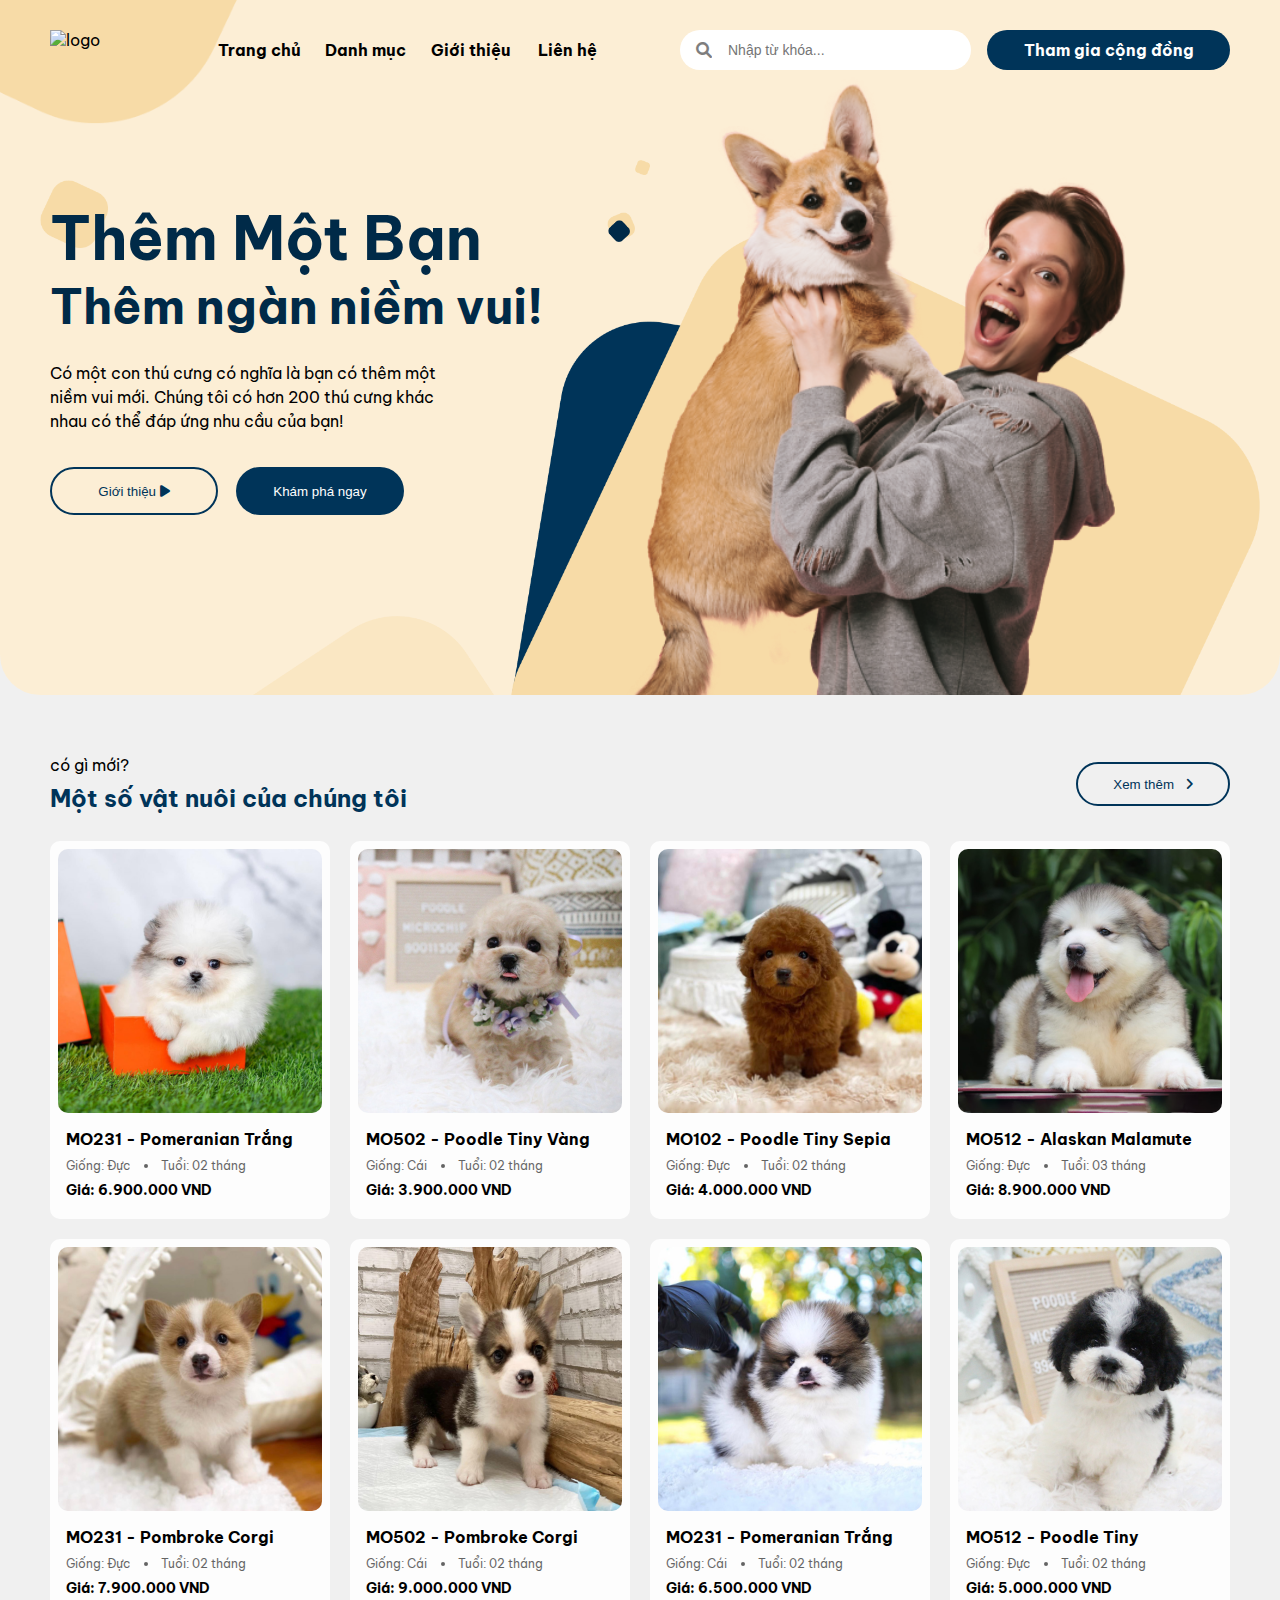
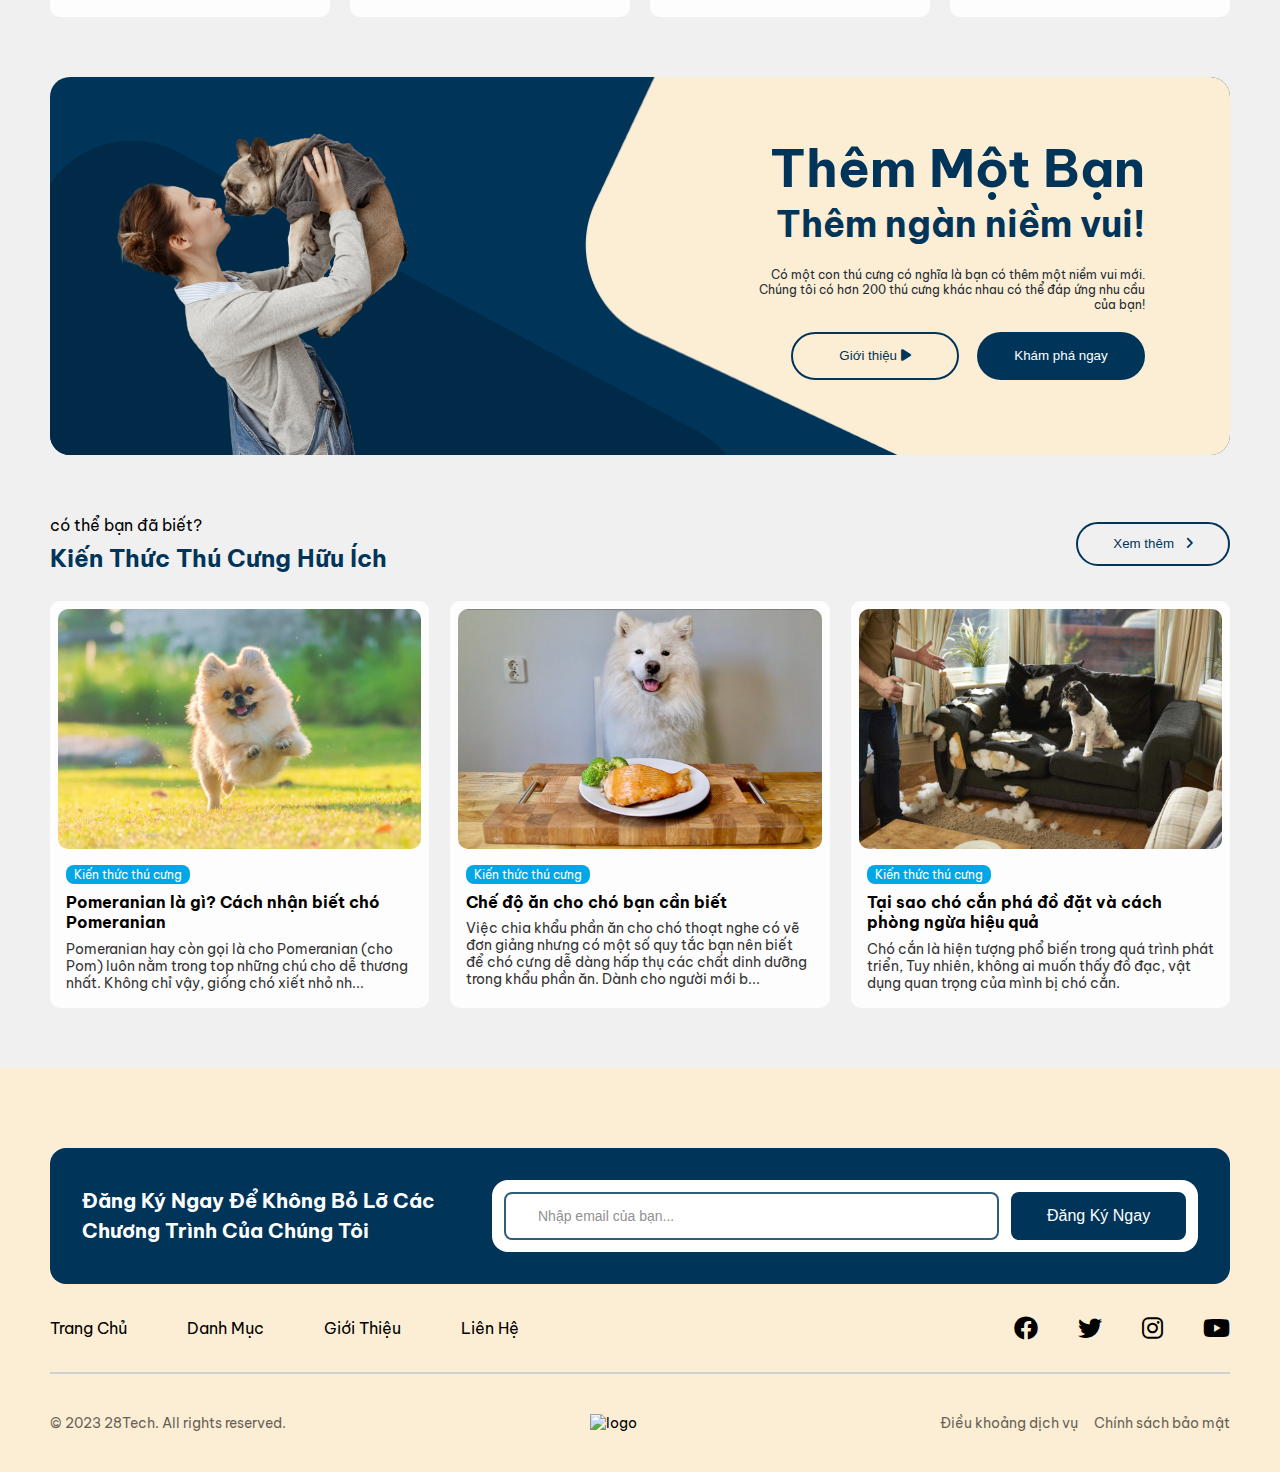
==== index.html @ c14ed45b "Initial commit" ====
<!DOCTYPE html>
<html lang="en">
<head>
    <meta charset="UTF-8">
    <meta name="viewport" content="width=device-width, initial-scale=1.0">
    <title>Document</title>
    <link rel="stylesheet" href="./assets/css/style.css">
    <link rel="stylesheet" href="./assets/css/reponsive.css">
    <link rel="stylesheet" href="https://cdnjs.cloudflare.com/ajax/libs/font-awesome/6.0.0-beta3/css/all.min.css">
    <link href="https://fonts.googleapis.com/css2?family=Be+Vietnam+Pro:wght@400;500;700&display=swap" rel="stylesheet">
</head>
<body>
    <div class="app">
        <!-- Phần Header -->
         <header class="header">
            <div class="container">
                <img src="./assets/img/image1.png" alt="ảnh đại diện" class="sub__img1">
                <img src="./assets/img/vector1.png" alt="box1" class="sub__img2">
                <img src="./assets/img/vector2.png" alt="box2" class="sub__img3">
                <img src="./assets/img/vector3.png" alt="box3" class="sub__img4">
                <img src="./assets/img/vector4.png" alt="box4" class="sub__img5">
                <img src="./assets/img/vector5.png" alt="box5" class="sub__img6">
                <img src="./assets/img/vector6.png" alt="box6" class="sub__img7">
                <img src="./assets/img/vector8.png" alt="box7" class="sub__img8">
                <img src="./assets/img/vector7.png" alt="box8" class="sub__img9">
                <div class="sub">
                    <div class="sub__menu">
                        <div class="sub__menu-logo">
                            <i class="menu-icon fa-solid fa-bars"></i>
                            <div class="sub__menu-logo-i">
                                <img class="sub__menu-logo-img" src="./assets/img/Frame.svg" alt="logo">
                            </div>
                            <i class="fa-solid fa-magnifying-glass"></i>
                        </div>
                        <div class="sub__menu-list">
                            <div class="sub__menu-home shared"><b>Trang chủ</b></div>
                            <div class="sub__menu-category shared"><b>Danh mục</b></div>
                            <div class="sub__menu-about shared"><b>Giới thiệu</b></div>
                            <div class="sub__menu-contact shared"><b>Liên hệ</b></div>
                        </div>
                    </div>
                    <div class="sub__search shared">
                        <div class="sub__search-input">
                            <i class="fa-solid fa-magnifying-glass sub__search-icon"></i>
                            <input class="sub__search-container" type="text" placeholder="Nhập từ khóa...">
                        </div>
                        <div class="sub__search-link shared"><b>Tham gia cộng đồng</b></div>
                    </div>
                </div>
                <div class="header__content">
                    <div class="content-text">
                        <b>Thêm Một Bạn</b>
                        <h2 class="content-texttow">Thêm ngàn niềm vui!</h2>
                    </div>
                    <p class="content-node">Có một con thú cưng có nghĩa là bạn có thêm một niềm vui mới. Chúng tôi có hơn 200 thú cưng khác nhau có thể đáp ứng nhu cầu của bạn!</p>
                    <div class="header__content-button">
                        <button class="button1">Giới thiệu  <i class="fa-solid fa-play"></i></button>
                        <button class="button2">Khám phá ngay</button>
                    </div>
                </div>
            </div>
         </header>
         <!-- Kết thúc header -->

         <!-- Phần section1 -->
         <section class="section1">
            <div class="container">
                <div class="section1__content">
                    <div class="content__title">
                        <div class="content__text">
                            <p class="content__text-node">có gì mới?</p>
                            <h1 class="content__text-heading">Một số vật nuôi của chúng tôi</h1>
                        </div>
                        <div class="content__button">
                            <button class="content__button1">Xem thêm <i class="fas fa-angle-right content__button1-icon"></i></button>
                        </div>
                    </div>
                    <div class="content__body">
                        <div class="body__items">
                            <div class="items__item">
                                <img src="./assets/img/dog1.png" alt="anh 1" class="body_items-item-img">
                                <div class="items__body">
                                    <h4 class="items__body-heading">MO231 - Pomeranian Trắng</h4>
                                    <ul class="items__body-lists">
                                        <li class="items__body-list">Giống: Đực</li>
                                        <li class="items__body-list">Tuổi: 02 tháng</li>
                                    </ul>
                                    <h4 class="items__body-price">Giá: 6.900.000 VND</h4>
                                </div>
                            </div>
                        </div>
                        <div class="body__items">
                            <div class="items__item">
                                <img src="./assets/img/dog2.png" alt="anh 2" class="body_items-item-img">
                                <div class="items__body">
                                    <h4 class="items__body-heading">MO502 - Poodle Tiny Vàng</h4>
                                    <ul class="items__body-lists">
                                        <li class="items__body-list">Giống: Cái</li>
                                        <li class="items__body-list">Tuổi: 02 tháng</li>
                                    </ul>
                                    <h4 class="items__body-price">Giá: 3.900.000 VND</h4>
                                </div>
                            </div>
                        </div>
                        <div class="body__items">
                            <div class="items__item">
                                <img src="./assets/img/dog3.png" alt="anh 3" class="body_items-item-img">
                                <div class="items__body">
                                    <h4 class="items__body-heading">MO102 - Poodle Tiny Sepia</h4>
                                    <ul class="items__body-lists">
                                        <li class="items__body-list">Giống: Đực</li>
                                        <li class="items__body-list">Tuổi: 02 tháng</li>
                                    </ul>
                                    <h4 class="items__body-price">Giá: 4.000.000 VND</h4>
                                </div>
                            </div>
                        </div>
                        <div class="body__items">
                            <div class="items__item">
                                <img src="./assets/img/dog4.png" alt="anh 4" class="body_items-item-img">
                                <div class="items__body">
                                    <h4 class="items__body-heading">MO512 - Alaskan Malamute</h4>
                                    <ul class="items__body-lists">
                                        <li class="items__body-list">Giống: Đực</li>
                                        <li class="items__body-list">Tuổi: 03 tháng</li>
                                    </ul>
                                    <h4 class="items__body-price">Giá: 8.900.000 VND</h4>
                                </div>
                            </div>
                        </div>
                        <div class="body__items">
                            <div class="items__item">
                                <img src="./assets/img/dog5.png" alt="anh 5" class="body_items-item-img">
                                <div class="items__body">
                                    <h4 class="items__body-heading">MO231 - Pombroke Corgi</h4>
                                    <ul class="items__body-lists">
                                        <li class="items__body-list">Giống: Đực</li>
                                        <li class="items__body-list">Tuổi: 02 tháng</li>
                                    </ul>
                                    <h4 class="items__body-price">Giá: 7.900.000 VND</h4>
                                </div>
                            </div>
                        </div>
                        <div class="body__items">
                            <div class="items__item">
                                <img src="./assets/img/dog6.png" alt="anh 6" class="body_items-item-img">
                                <div class="items__body">
                                    <h4 class="items__body-heading">MO502 - Pombroke Corgi</h4>
                                    <ul class="items__body-lists">
                                        <li class="items__body-list">Giống: Cái</li>
                                        <li class="items__body-list">Tuổi: 02 tháng</li>
                                    </ul>
                                    <h4 class="items__body-price">Giá: 9.000.000 VND</h4>
                                </div>
                            </div>
                        </div>
                        <div class="body__items">
                            <div class="items__item">
                                <img src="./assets/img/dog7.png" alt="anh 7" class="body_items-item-img">
                                <div class="items__body">
                                    <h4 class="items__body-heading">MO231 - Pomeranian Trắng</h4>
                                    <ul class="items__body-lists">
                                        <li class="items__body-list">Giống: Cái</li>
                                        <li class="items__body-list">Tuổi: 02 tháng</li>
                                    </ul>
                                    <h4 class="items__body-price">Giá: 6.500.000 VND</h4>
                                </div>
                            </div>
                        </div>
                        <div class="body__items">
                            <div class="items__item">
                                <img src="./assets/img/dog8.png" alt="anh 1" class="body_items-item-img">
                                <div class="items__body">
                                    <h4 class="items__body-heading">MO512 - Poodle Tiny</h4>
                                    <ul class="items__body-lists">
                                        <li class="items__body-list">Giống: Đực</li>
                                        <li class="items__body-list">Tuổi: 02 tháng</li>
                                    </ul>
                                    <h4 class="items__body-price">Giá: 5.000.000 VND</h4>
                                </div>
                            </div>
                        </div>
                    </div>
                </div>
            </div>
         </section>
         <!-- Kết thúc section1 -->

         <!-- Phần section2 -->
        <section class="section2">
            <div class="container">
                <img src="./assets/img/box10.png" alt="box10" class="section2__img4">
                <img src="./assets/img/box9.png" alt="box9" class="section2__img1">
                <img src="./assets/img/box11.png" alt="box11" class="section2__img2">
                <img src="./assets/img/peopleanddog.png" alt="người và thú cưng" class="section2__img3">
                <div class="section2__content">
                    <div class="section2__text">
                        <b>Thêm Một Bạn</b>
                        <h2 class="section2__text-tow">Thêm ngàn niềm vui!</h2>
                    </div>
                    <p class="section2__node">Có một con thú cưng có nghĩa là bạn có thêm một niềm vui mới. Chúng tôi có hơn 200 thú cưng khác nhau có thể đáp ứng nhu cầu của bạn!</p>
                    <div class="content__about-button section2__button">
                        <button class="button1">Giới thiệu  <i class="fa-solid fa-play"></i></button>
                        <button class="button2">Khám phá ngay</button>
                    </div>
                </div>
            </div>
        </section>
          <!-- Kết thúc section2 -->

          <!-- Phần section3 -->
        <section class="section3">
            <div class="container">
                <div class="section3__content">
                    <div class="content__title">
                        <div class="content__text">
                            <p class="content__text-node">có thể bạn đã biết?</p>
                            <h1 class="content__text-heading">Kiến Thức Thú Cưng Hữu Ích</h1>
                        </div>
                        <div class="content__button">
                            <button class="content__button1">Xem thêm <i class="fas fa-angle-right content__button1-icon"></i></button>
                        </div>
                    </div>
                    <div class="content__notification-body">
                        <div class="notification__items">
                            <div class="notification__item">
                                <img src="./assets/img/dog9.png" alt="anh 9" class="body_items-item-img">
                                <div class="items__body">
                                    <div class="items__body-title">Kiến thức thú cưng</div>
                                    <h4 class="items__body-heading">Pomeranian là gì? Cách nhận biết chó Pomeranian</h4>
                                    <p class="items__body-node">Pomeranian hay còn gọi là cho Pomeranian (cho Pom) luôn nằm trong top những chú cho dễ thương nhất. Không chỉ vậy, giống chó xiết nhỏ nh...</p>
                                </div>
                            </div>
                        </div>
                        <div class="notification__items">
                            <div class="notification__item">
                                <img src="./assets/img/dog10.png" alt="anh 10" class="body_items-item-img">
                                <div class="items__body">
                                    <div class="items__body-title">Kiến thức thú cưng</div>
                                    <h4 class="items__body-heading">Chế độ ăn cho chó bạn cần biết</h4>
                                    <p class="items__body-node">Việc chia khẩu phần ăn cho chó thoạt nghe có vẽ đơn giảng nhưng có một số quy tắc bạn nên biết để chó cưng dễ dàng hấp thụ các chất dinh dưỡng trong khẩu phần ăn. Dành cho người mới b...</p>
                                </div>
                            </div>
                        </div>
                        <div class="notification__items">
                            <div class="notification__item">
                                <img src="./assets/img/dog11.png" alt="anh 9" class="body_items-item-img">
                                <div class="items__body">
                                    <div class="items__body-title">Kiến thức thú cưng</div>
                                    <h4 class="items__body-heading">Tại sao chó cắn phá đồ đặt và cách phòng ngừa hiệu quả</h4>
                                    <p class="items__body-node">Chó cắn là hiện tượng phổ biến trong quá trình phát triển, Tuy nhiên, không ai muốn thấy đồ đạc, vật dụng quan trọng của mình bị chó cắn.</p>
                                </div>
                            </div>
                        </div>
                    </div>
                    <div class="section3__button">
                        <button class="button1 section3__button-btn">Xem thêm <i class="fas fa-angle-right content__button1-icon"></i></button>
                    </div>
                </div>
            </div>
        </section>
        <!-- Kết thúc section3 -->

        <!-- Phần section4 -->
         <section class="section4">
            <div class="container">
                <div class="section4__box">
                    <div class="section4__enter">
                        <div class="section4__enter-text">Đăng Ký Ngay Để Không Bỏ Lỡ Các Chương Trình Của Chúng Tôi</div>
                        <div class="section4__enter-box">
                            <input type="text" name="email" class="section4__enter-input" placeholder="Nhập email của bạn...">
                            <button class="section4__enter-button">Đăng Ký Ngay</button>
                        </div>
                    </div>
                    <div class="section4__contact">
                        <div class="section4__menu">
                            <div class="section4__contact-home">Trang Chủ</div>
                            <div class="section4__contact-category">Danh Mục</div>
                            <div class="section4__contact-about">Giới Thiệu</div>
                            <div class="section4__contact-contact">Liên Hệ</div>
                        </div>
                        <div class="section4__contact-info">
                            <i class="fa-brands fa-facebook"></i>
                            <i class="fa-brands fa-twitter"></i>
                            <i class="fa-brands fa-instagram"></i>
                            <i class="fa-brands fa-youtube"></i>
                        </div>
                    </div>
                </div>
                <div class="section4__end">
                    <div class="section4__end-text">© 2023 28Tech. All rights reserved.</div>
                    <img src="./assets/img/Frame.svg" alt="logo" class="section4__end-logo">
                    <div class="section4__end-list">
                        <div class="list__service">Điều khoảng dịch vụ</div>
                        <div class="list__security">Chính sách bảo mật</div>
                    </div>
                </div>
            </div>
         </section>
            <!-- Kết thúc section4 -->
    </div>
</body>
</html>
---- assets/css/style.css ----
/* Phần chung */
*{
    margin: 0;
    padding: 0;
    box-sizing: border-box;
}
html{
    font-family: "Be Vietnam Pro", sans-serif;
    font-size: 16px;
    background-color: #F0F0F0;
}


:root{
    --primary-color: #003459;
    --secondary-color: #002A48;
    --tertiary-color: #00A7E7;
    --quaternary-color: #FCEED5;
    --quinary-color: #FDFDFD;
    --senary-color: #CCD1D2;
    --backgroup-header: #FCEED5;
}
.container{
    width: 1180px;
    margin: 0 auto;
}
/* Phần Header */
.header{
    background-color: var(--backgroup-header);
    height: 695px;
    min-width: 1180px;
    overflow: hidden;
    border-radius: 0 0 40px 40px;
}
.header .container{
    height: 100%;
    position: relative;
}
.header .container img{
    position: absolute;
}
.sub__img1{
    height: 693px;
    bottom: -70px;
    right: -50px;
    z-index: 1;
}
.sub__img2{
    width: 635px;
    bottom: 0;
    right: 100px;
}
.sub__img3{
    width: 750px;
    bottom: 0;
    right: -30px;
}
.sub__img4{
    width: 15px;
    top: 160px;
    right: 580px;
}
.sub__img5{
    width: 28px;
    top : 212px;
    right: 595px;
}
.sub__img6{
    width: 22px;
    top : 220px;
    right: 600px;
}
.sub__img7{
   width: 635px;
   bottom: 0;
   z-index: 0;
}
.sub__img8{
    width: 68px;
    top: 180px;
    left: -10px;
    z-index: 0;
}
.sub__img9{
    width: 635px;
    top: -30px;
    left: -210px;
    z-index: 0;
}
.header .sub{
    display: flex;
    justify-content: space-between;
    padding: 30px 0;
    gap: 36px;
}

.sub__menu{
    width: 594px;
    display: flex;
    gap: 48px;
}
.sub__menu-logo{
    height: 40px;
    width: 120px;
}
.sub__menu-list{
    z-index: 1;
    display: flex;
    justify-content: space-between;
    align-items: center;
    flex: 1;
    font-size: 16px;
    
}
.shared{
    flex: 1;
}
.sub__search{
    display: flex;
    align-items: center;
    gap: 16px;
}
.sub__search-container{
    width: 100%;
    height: 40px;
    border-radius: 20px;
    padding: 0 48px;
    border: none;
    font-size: 14px;
}
.sub__search-input{
    flex: 1.2;
    position: relative;
}
.sub__search-icon{
    position: absolute;
    z-index: 1;
    top: 12px;
    left: 16px;
    opacity: 0.5;
}
.sub__menu-logo i{
    z-index: 1;
    font-size: 20px;
    display: none;
}
.sub__search-link {
    height: 40px;
    width: 100%;
    background-color: var(--primary-color);
    display: flex;
    justify-content: center;
    align-items: center;
    border-radius: 20px;
    color: white;
}
.header__content{
    position: absolute;
    top: 120px;
    padding: 80px 0;
    display: flex;
    flex-direction: column;
    gap: 24px;
}
.content-text{
    font-size: 60px;
    color: var(--secondary-color);
}
.content-texttow{
    font-size: 48px;
}
.content-node{
    width: 38%;
    line-height: 1.5;
    font-size: 16px;
    display: block;
}
.content__about-button,
.header__content-button{
    display: flex;
    gap: 18px;
    font-size: 24px;
    height: 48px;
    margin-top: 10px;
}
.button1{
    width: 168px;
    border-radius: 24px;
    background-color: transparent;
    border: 2px solid var(--primary-color);
    color: var(--primary-color);
}
.button2{
    width: 168px;
    border-radius: 24px;
    background-color: var(--primary-color);
    color: white;
    border: none;
}
/* Phần section1 */
.section1__content{
    padding: 60px 0;
}
.content__title{
    display: flex;
    justify-content: space-between;
    align-items: center;
}
.content__text-node{
    font-size: 16px;
}
.content__text-heading{
    font-size: 24px;
    margin-top: 8px;
    color: var(--primary-color);
}
.content__button1{
    width: 154px;
    height: 44px;
    background-color: transparent;
    color: var(--primary-color);
    border: 2px solid var(--primary-color);
    border-radius: 22px;
}
.content__button1-icon{
    margin-left: 8px;
}
.content__body{
    display: flex;
    flex-wrap: wrap;
    justify-content: space-between;
    gap: 20px;
    margin-top: 28px;
}
.body__items{
    background-color: #fdfdfd;
    width: calc(25% - 15px);
    border-radius: 10px;
}
.items__item{
    padding: 8px;
}
.body_items-item-img{
    width: 100%;
    border-radius: 10px;
}
.items__body{
    padding: 8px 8px;
}
.items__body-heading{
    padding: 4px 0;
    line-height: 1.3;
    font-size: 16px;
}
.items__body-price{
    padding: 4px 0;
    line-height: 1.3;
    font-size: 14px;
}
.items__body-lists {
    list-style-type: disc; 
    padding: 4px 0;          
    margin: 0px;            
    display: flex;       
    gap: 10px;            
}

.items__body-lists li {
    list-style-position: inside;
    padding: 0;
    margin-right: 4px;
    font-size: 12px;
    opacity: 0.6;
}

.items__body-lists li:first-child {
    list-style-type: none;
}
.content__about{
    margin: 64px 0;
    background: url(../img/Banner1.jpg) no-repeat center / cover;
    width: 100%;
    aspect-ratio: 1180 / 378;
    display: flex;
    justify-content: end;
    mix-blend-mode: multiply;
    position: relative;
    z-index: 0;
    
}
.content__about-img{
    position: absolute;
    height: 100%;
    width: auto;
    left: 0;
    z-index: 1;
}
.content__about-text{
    text-align: right;
    display: flex;
    flex-direction: column;
    align-items: flex-end;
    padding: 64px;
    width: 500px;
}
/* Phần section2 */

.section2 .container{
    height: 378px;
    background-color: var(--primary-color);
    position: relative;
    border-radius: 20px;
    overflow: hidden;
}
.section2__img1{
    position: absolute;
    width: 700px;
    left: 0;
    bottom: 0;
    z-index: 0;
}
.section2__img2 {
    position: absolute;
    width: 645px;
    right: 0;
    top: 0;
    z-index: 0;
}

.section2__img3 {
    position: absolute;
    width: 466px;
    bottom: 0;
}
.section2__img4{
    display: none;
}
.section2__content{
    position: absolute;
    text-align: right;
    width: 400px;
    right: 85px;
    top: 58px;
}
.section2__button{
    justify-content: end;
}
.section2__text{
    font-size: 52px;
    color: var(--primary-color);
}
.section2__text-tow{
    font-size: 36px;
}
.section2__node{
    font-size: 12px;
    color: #242B33;
    margin: 20px 0;
}
/* Phần section3 */
.section3 .container{
    padding: 60px 0;
}
.content__notification-body{
    padding-top: 28px;
    display: flex;
    justify-content: space-between;
}
.notification__items{
    width: calc(33.3333% - 14px);
    padding: 8px;
    background-color: #fdfdfd;
    border-radius: 10px;
}
.items__body-title{
    display: inline-block;
    font-size: 12px;
    background-color: #00a7e7;
    padding: 2px 8px;
    margin: 4px 0;
    border-radius: 8px;
    color: white;
}
.items__body-node{
    font-size: 14px;
    margin-top: 4px;
    line-height: 1.2;
    opacity: 0.8;
}
.section3__button-btn{
    display: none;
    width: 100%;
    height: 48px;
}
/* Phần section4 */
.section4{
    min-width: 1180px;
    background-color: var(--backgroup-header);
}
.section4 .container{
    padding: 80px 0 40px 0;
}
.section4__enter{
    display: flex;
    justify-content: space-between;
    align-items: center;
    width: 100%;
    aspect-ratio: 1180 / 136;
    background-color: #003459;
    border-radius: 16px;
    padding: 32px;
    gap: 20px;
}
.section4__enter-text{
    width: 390px;
    font-size: 20px;
    font-weight: 700;
    color: white;
    line-height: 1.5;
}
.section4__enter-box{
    flex: 1;
    display: flex;
    justify-content: space-evenly;
    height: 100%;
    gap: 12px;
    padding: 12px;
    border-radius: 16px;
    background-color: white;
}
.section4__enter-input{
    flex: 2.5;
    border-radius: 8px;
    padding: 8px 32px;
    border: 2px solid #003459;
    font-size: 14px;
    opacity: 0.8;
}
.section4__enter-button{
    flex: 1;
    border-radius: 8px;
    font-size: 16px;
    font-weight: 500;
    background-color: #003459;
    border: 2px solid #003459;
    color: white;
}
.section4__contact{
    display: flex;
    justify-content: space-between;
    align-items: center;
    margin: 32px 0;
}
.section4__menu{
    display: flex;
    gap: 60px;
    font-size: 16px;
}
.section4__contact-info{
    display: flex;
    gap: 40px;
    font-size: 24px;
}
.section4__box{
    border-bottom: 2px solid #CCD1D2;
}
.section4__end{
    display: flex;
    margin-top: 40px;
    justify-content: space-between;
    font-size: 14px;
}
.section4__end-list{
    display: flex;
    gap: 16px;
    opacity: 0.6;
}
.section4__end-text,
.section4__end-list{
    opacity: 0.6;
}
---- assets/css/reponsive.css ----
@media(max-width: 739px){
    /* Phần chung */
    .container{
        width: 382px;
    }
    /* Phần header */
    .header{
        min-width: 318px;
        border-radius: 0 0 20px 20px;
        height: 794px;
    }
    .sub__img1{
        width: 414px;
        height: auto;
        right: -15px;
        bottom: 0;
    }
    .sub__img2{
        width: 510px;
        height: auto;
        right: -130px;
    }
    .sub__img3{
        width: 590px;
        height: auto;
        right: -222px;
    }
    .sub__img9{
        left: -80px;
    }
    .sub__img4{
        right: 20px;
        top: 180px;
    }
    .sub__img5{
        width: 16px;
        height: auto;
        top: 205px;
        right: 80px;
    }
    .sub__img6{
        width: 12px;
        height: auto;
        top: 208px;
        right: 85px;
    }
    .sub__img7{
        display: none;
    }
    .sub__img8{
        display: none;
    }
    .sub__menu-list{
        display: none;
    }
    .sub__search{
        display: none;
    }
    .header .sub{
        padding: 48px 0;
    }
    .sub__menu-logo i{
        display: block;
    }
    .sub__menu-logo-img{
        height: 32px;
        width: auto;
    }
    .sub__menu-logo-i{
        width: 100%;
        height: 32px;
        display: flex;
        justify-content: center;
        align-items: center;
    }
    .sub__menu-logo{
        width: 100%;
        display: flex;
        justify-content: space-between;
        align-items: center;
    }
    .header__content{
        padding: 20px 0;
        gap: 32px;
    }
    .content-text{
        font-size: 46px;
    }
    .content-texttow{
        font-size: 28px;
    }
    .content-node{
        width: 100%;
        font-size: 12px;
    }
    /* Phần section1 */
    .section1__content{
        padding: 40px 0;
    }
    .content__button1{
        display: none;
    }
    .content__body{
        gap: 12px;
        margin-top: 20px;
    }
    .body__items{
        width: calc(50% - 6px);
    }
    .items__body-lists li{
        list-style-type: none;
    }
    .items__body-lists{
        display: unset;
    }
    .items__body-lists li:first-child{
        margin-bottom: 4px;
    }
    .items__body-price{
        margin-top: 4px;
    }
    .items__body-heading{
        font-size: 14px;
    }
    /* Phần section2 */
    .section2 .container{
        height: 640px;
    }
    .section2__img1{
        width: 500px;
    }
    .section2__img2{
        display: none;
    }
    .section2__img4{
        position: absolute;
        display: block;
        width: 450px;
        right: 0;
    }
    .section2__img3{
        width: 500px;
        left: -50px;
    }
    .section2__content{
        top: 32px;
        left: 20px;
        width: 342px;
        text-align: center;
    }
    .section2__text{
        font-size: 36px;
    }
    .section2__text-tow{
        font-size: 24px;
    }
    /* Phần section3 */
    .section3 .container{
        padding: 40px 0;
    }
    .content__notification-body{
        margin-top: 20px;
        flex-wrap: wrap;
    }
    .notification__items{
        width: 100%;
    }
    .items__body-title{
        font-size: 10px;
    }
    .section3__button-btn{
        display: block;
        margin-top: 20px;
    }
    /* Phần section4 */
    .section4{
        min-width: 384px;
    }
    .section4 .container{
        padding: 40px 0 16px 0;
    }
    .section4__enter{
        flex-direction: column;
        height: 244px;
        padding: 16px;
    }
    .section4__enter-text{
        width: 100%;
    }
    .section4__enter-box{
        flex-direction: column;
        width: 100%;
    }
    .section4__enter-input,
    .section4__enter-button{
        flex: 1;
    }
    .section4__enter-input{
        padding: 0 28px;
    }
    .section4__contact{
        flex-direction: column;
        justify-content: center;
        gap: 20px;
    }
    .section4__end{
        flex-direction: column;
        flex-wrap: wrap;
        align-items: center;
        margin-top: 36px;
        gap: 12px;
    }
    .section4__end-logo{
        order: 1;
        margin-bottom: 20px;
    }
    .section4__end-text{
        order: 2;
    }
    .section4__end-list{
        order: 3;
    }
}
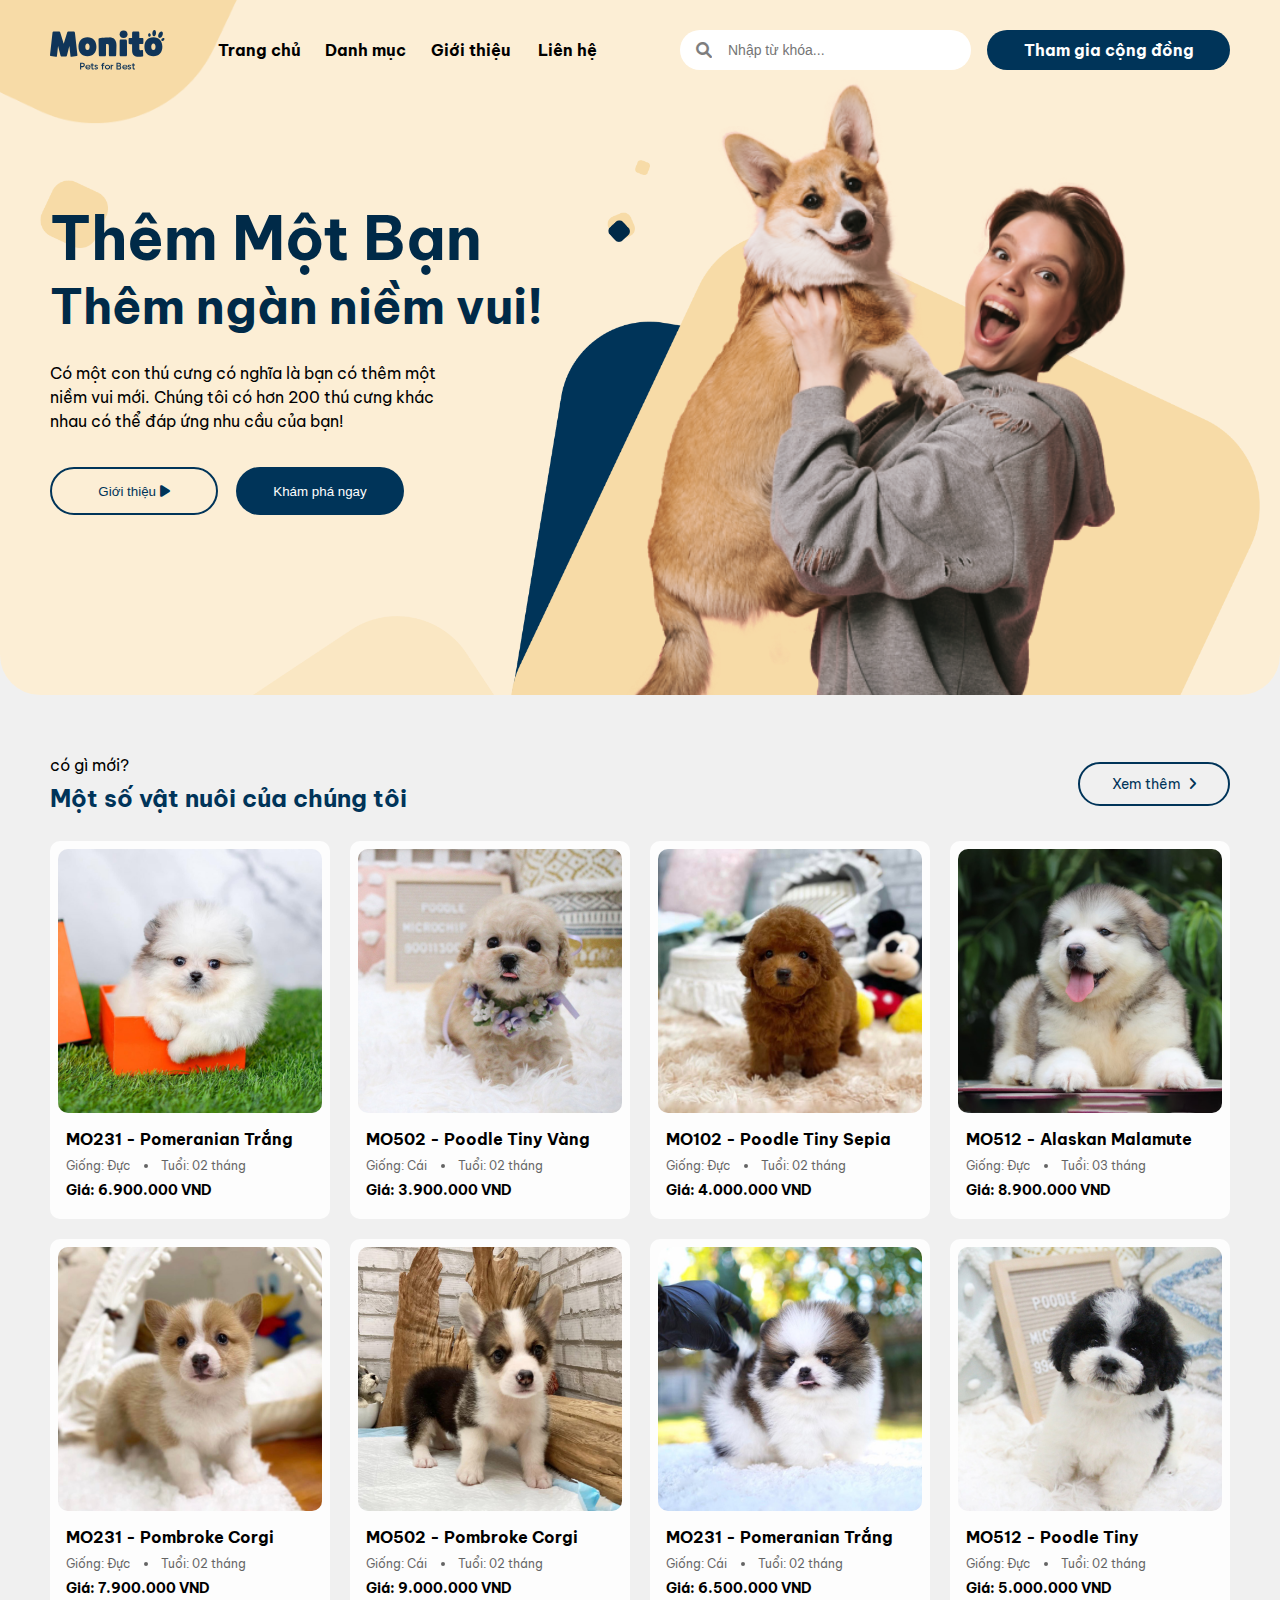
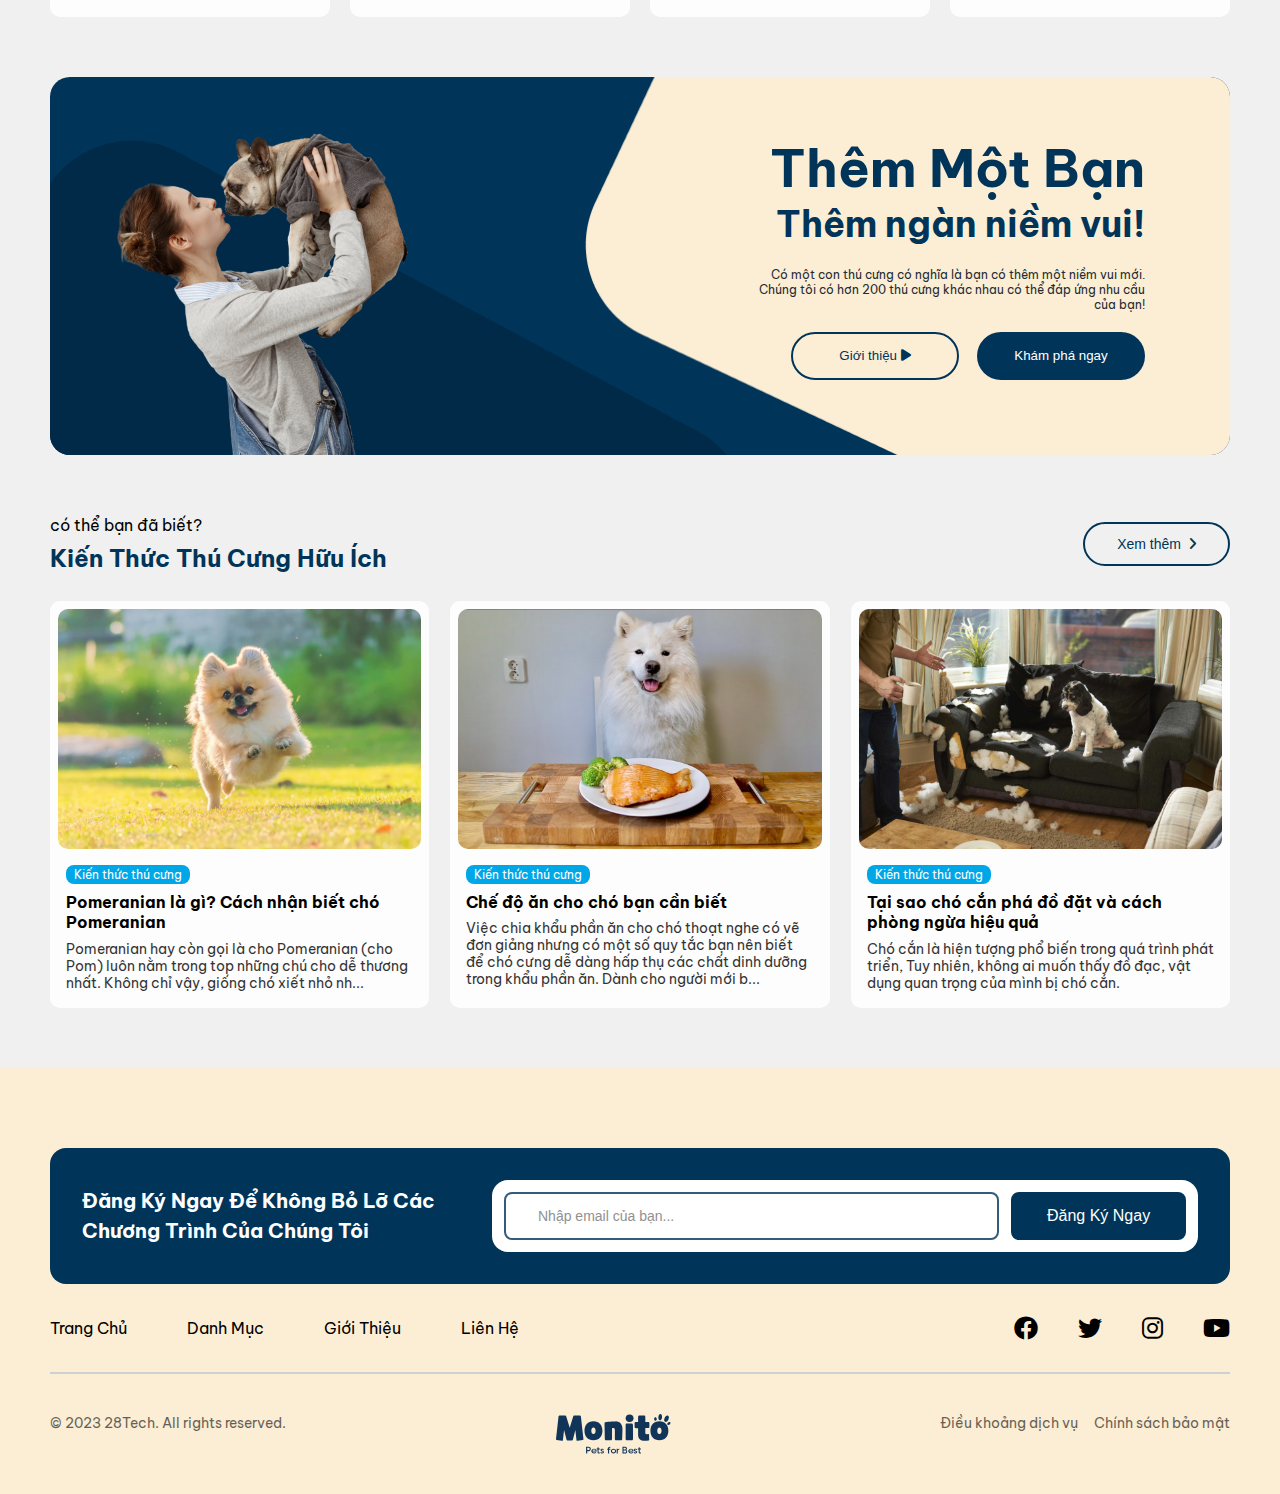
==== commit fc58cdd1: "capnhat" ====
--- a/index.html
+++ b/index.html
@@ -72,7 +72,7 @@
                             <h1 class="content__text-heading">Một số vật nuôi của chúng tôi</h1>
                         </div>
                         <div class="content__button">
-                            <button class="content__button1">Xem thêm <i class="fas fa-angle-right content__button1-icon"></i></button>
+                            <a href="./main.html" class="content__button1">Xem thêm <i class="fas fa-angle-right content__button1-icon"></i></a>
                         </div>
                     </div>
                     <div class="content__body">
--- a/assets/css/style.css
+++ b/assets/css/style.css
@@ -19,6 +19,7 @@
     --quinary-color: #FDFDFD;
     --senary-color: #CCD1D2;
     --backgroup-header: #FCEED5;
+    --color-breadcrumb: #667479;
 }
 .container{
     width: 1180px;
@@ -127,6 +128,7 @@
     padding: 0 48px;
     border: none;
     font-size: 14px;
+    outline: none;
 }
 .sub__search-input{
     flex: 1.2;
@@ -153,6 +155,7 @@
     align-items: center;
     border-radius: 20px;
     color: white;
+    cursor: pointer;
 }
 .header__content{
     position: absolute;
@@ -189,6 +192,7 @@
     background-color: transparent;
     border: 2px solid var(--primary-color);
     color: var(--primary-color);
+    cursor: pointer;
 }
 .button2{
     width: 168px;
@@ -196,6 +200,7 @@
     background-color: var(--primary-color);
     color: white;
     border: none;
+    cursor: pointer;
 }
 /* Phần section1 */
 .section1__content{
@@ -215,12 +220,19 @@
     color: var(--primary-color);
 }
 .content__button1{
-    width: 154px;
+    display: block;
+    padding: 0 32px;
     height: 44px;
+    font-size: 14px;
     background-color: transparent;
     color: var(--primary-color);
     border: 2px solid var(--primary-color);
     border-radius: 22px;
+    cursor: pointer;
+    display: flex;
+    justify-content: center;
+    align-items: center;
+    text-decoration: none;
 }
 .content__button1-icon{
     margin-left: 8px;
@@ -233,6 +245,7 @@
     margin-top: 28px;
 }
 .body__items{
+    display: block;
     background-color: #fdfdfd;
     width: calc(25% - 15px);
     border-radius: 10px;
@@ -303,8 +316,8 @@
     padding: 64px;
     width: 500px;
 }
-/* Phần section2 */
-
+/* Phần section2 và section5 */
+.section5__body,
 .section2 .container{
     height: 378px;
     background-color: var(--primary-color);
@@ -326,7 +339,6 @@
     top: 0;
     z-index: 0;
 }
-
 .section2__img3 {
     position: absolute;
     width: 466px;
@@ -435,6 +447,7 @@
     border: 2px solid #003459;
     font-size: 14px;
     opacity: 0.8;
+    outline: none;
 }
 .section4__enter-button{
     flex: 1;
@@ -444,6 +457,7 @@
     background-color: #003459;
     border: 2px solid #003459;
     color: white;
+    cursor: pointer;
 }
 .section4__contact{
     display: flex;
@@ -480,4 +494,125 @@
     opacity: 0.6;
 }
 
-
+/* Phần main */
+
+/* Phần header */
+.header__main .sub{
+    display: flex;
+    justify-content: space-between;
+    padding: 30px 0;
+    gap: 36px;
+}
+/* Phần section5 */
+.sectonn5__body{
+    width: 100%;
+}
+.section5 .section5__breadcrumb{
+    display: flex;
+    font-size: 14px;
+    color: var(--color-breadcrumb);
+    gap: 6px;
+    padding: 2px 0;
+    margin-bottom: 9px;
+}
+.section5__breadcrumb i{
+    padding-top: 2px;
+
+}/* Phần section6 */
+.section6 .container{
+    padding: 60px 0;
+    display: flex;
+    gap: 20px;
+    flex-wrap: wrap;
+}
+.section6__filter-header{
+    display: flex;
+    font-size: 20px;
+    gap: 8px;
+    height: 36px;
+    align-items: center;
+    width: 280px;
+}
+.section6__filter-header i{
+    color: var(--primary-color);
+}
+.section6__filter-body{
+    display: flex;
+    flex-direction: column;
+    gap: 16px;
+    width: 280px;
+}
+.body__check-node{
+    display: flex;
+    flex-direction: column;
+    gap: 4px;
+}
+.section6__filter-text{
+    color: var(--primary-color);
+}
+.section6 .filter__body-dash{
+    height: 1px;
+    width: 100%;
+    background-color: rgba(0, 0, 0,0.1);
+}
+.filter__body-check{
+    display: flex;
+    flex-direction: column;
+    gap: 10px;
+}
+.section6__content{
+    flex: 1;
+    display: flex;
+    flex-direction: column;
+    gap: 20px;
+}
+
+.section6__content-body{
+    display: flex;
+    flex-wrap: wrap;
+    gap: 20px;
+    flex: 1;
+} 
+.section6__content-body .body__items{
+    width: calc(33.3333% - 13.3333px);
+}
+.section6__content-heading{
+    font-size: 24px;
+    color: var(--primary-color);
+    font-weight: 700;
+    width: 70%;
+}
+.section6__content-nav{
+    display: flex;
+    gap: 12px;
+    font-size: 18px;
+    font-weight: 700;
+    color: var(--secondary-color);
+    justify-content: center;
+    align-items: center;
+    margin: 0 auto;
+}
+.section6__content-nav div{
+    width: 34px;
+    height: 34px;
+    display: flex;
+    justify-content: center;
+    align-items: center;
+}
+.section6__content-nav i{
+    font-size: 10px;
+}
+.section6__content-nav div:hover{
+    background-color: var(--secondary-color);
+    color: white;
+    border-radius: 8px;
+}
+
+/* Phần section7 */
+.section7{
+    min-width: 1180px;
+    background-color: var(--backgroup-header);
+}
+.section7 .container{
+    padding: 80px 0 40px 0;
+}--- a/assets/css/reponsive.css
+++ b/assets/css/reponsive.css
@@ -122,7 +122,8 @@
     .items__body-heading{
         font-size: 14px;
     }
-    /* Phần section2 */
+    /* Phần section2 và section5*/
+    .section5__body,
     .section2 .container{
         height: 640px;
     }
@@ -220,4 +221,39 @@
     .section4__end-list{
         order: 3;
     }
+    /* Phần section 6 */
+    .section6 .container{
+        justify-content: space-between;
+        gap: 12px;
+    }
+    .section6__filter-body{
+        display: none;
+    }
+    .section6__content-heading{
+        width: unset;
+        order: 1;
+    }
+    .section6__filter-header{
+        width: unset;
+        order: 2;
+    }
+    .section6__content{
+        order: 3;
+    }
+    .section6__filter-header{
+        font-size: 16px;
+        height: 24px;
+    }
+    .section6__content-body{
+        gap: 12px;
+    }
+    .section6__content-body .body__items{
+        width: calc(50% - 6px);
+    }
+
+
+    /* Phần section7 */
+    .section7{
+        min-width: 382px;
+    }
 }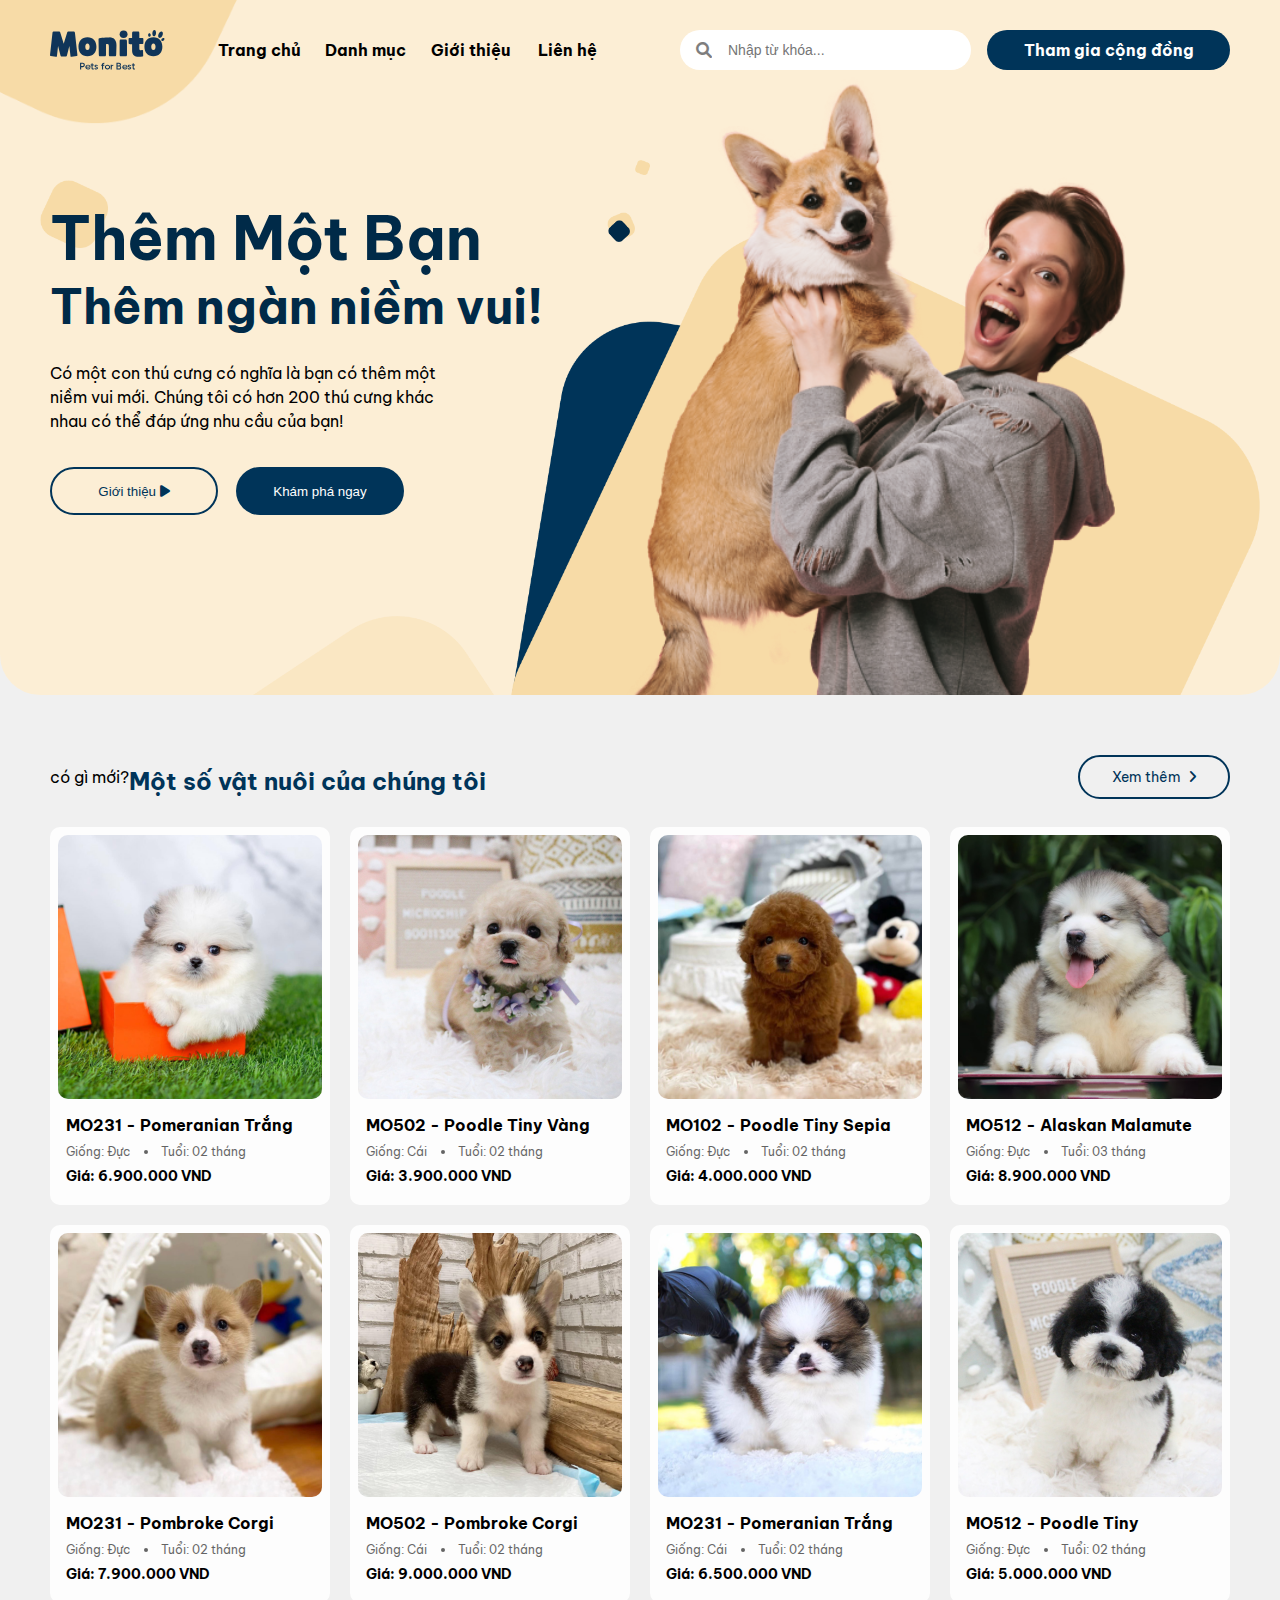
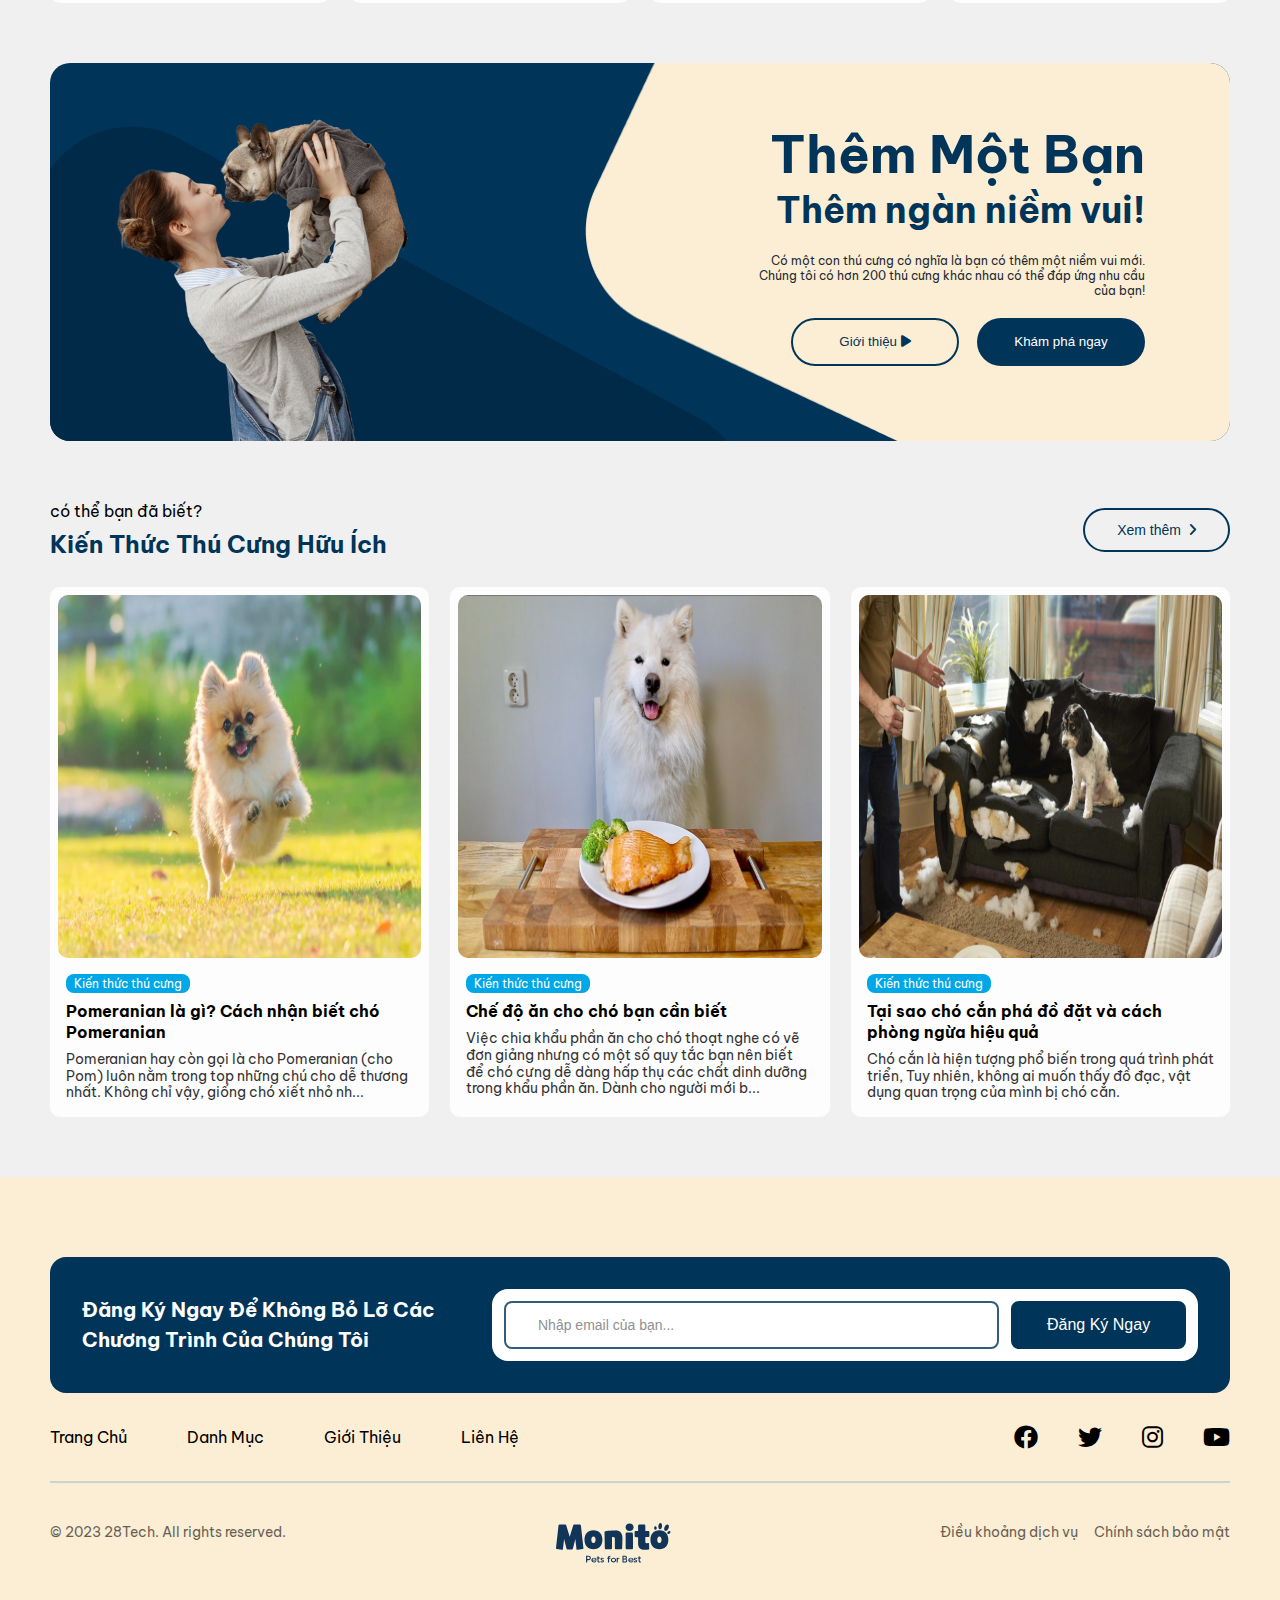
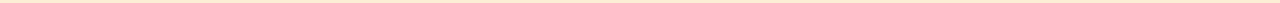
==== commit 23c022c6: "Mô tả thay đổi" ====
--- a/index.html
+++ b/index.html
@@ -67,7 +67,7 @@
             <div class="container">
                 <div class="section1__content">
                     <div class="content__title">
-                        <div class="content__text">
+                        <div class="content__title">
                             <p class="content__text-node">có gì mới?</p>
                             <h1 class="content__text-heading">Một số vật nuôi của chúng tôi</h1>
                         </div>
--- a/assets/css/style.css
+++ b/assets/css/style.css
@@ -111,7 +111,7 @@
     align-items: center;
     flex: 1;
     font-size: 16px;
-    
+    cursor: pointer;
 }
 .shared{
     flex: 1;
@@ -249,12 +249,15 @@
     background-color: #fdfdfd;
     width: calc(25% - 15px);
     border-radius: 10px;
+    text-decoration: none;
 }
 .items__item{
     padding: 8px;
+    color: #000;
 }
 .body_items-item-img{
     width: 100%;
+    aspect-ratio: 1;
     border-radius: 10px;
 }
 .items__body{
@@ -289,6 +292,7 @@
 .items__body-lists li:first-child {
     list-style-type: none;
 }
+
 .content__about{
     margin: 64px 0;
     background: url(../img/Banner1.jpg) no-repeat center / cover;
@@ -469,11 +473,15 @@
     display: flex;
     gap: 60px;
     font-size: 16px;
+    cursor: pointer;
 }
 .section4__contact-info{
     display: flex;
     gap: 40px;
     font-size: 24px;
+}
+.section4__contact-info i{
+    cursor: pointer;
 }
 .section4__box{
     border-bottom: 2px solid #CCD1D2;
@@ -507,7 +515,7 @@
 .sectonn5__body{
     width: 100%;
 }
-.section5 .section5__breadcrumb{
+.section5__breadcrumb{
     display: flex;
     font-size: 14px;
     color: var(--color-breadcrumb);
@@ -615,4 +623,203 @@
 }
 .section7 .container{
     padding: 80px 0 40px 0;
+}
+/* Phần section8 */
+.section8 .container{
+    padding: 20px 20px;
+    display: flex;
+    gap: 34px;
+}
+.section8__img{
+    width: 560px;
+    display: flex;
+    flex-direction: column;
+    gap: 12px;
+    position: relative;
+}
+.section8__body{
+    flex: 1;
+    display: flex;
+    flex-direction: column;
+    gap: 18px;
+}
+.section8__img-heading{
+    border-radius: 8px;
+}
+.section8__img-heading img{
+    width: 100%;
+}
+.section8__img-button{
+    position: absolute;
+    width: 42px;
+    height: 42px;
+    background-color: rgba(255, 255, 255, 0.3);
+    color: white;
+    border: none;
+    border-radius: 50%;
+}
+.section8__img-button1{
+    left: 16px;
+    top: 226px;
+}
+.section8__img-button2{
+    right: 16px;
+    top: 226px;
+}
+.section8__img-list {
+    display: flex;
+    gap: 12px;
+    overflow: hidden; 
+    width: 100%; 
+}
+
+.section8__list-image {
+    width: 94px;
+    height: 94px;
+    overflow: hidden;
+    border-radius: 6px;
+    flex-shrink: 0; 
+    display: flex;
+    align-items: center;
+    justify-content: center;
+}
+
+.section8__list-image img {
+    width: 100%;
+    height: 100%;
+    object-fit: cover; 
+}
+.section8__body-heading h2{
+    font-size: 24px;
+    font-weight: 700;
+    padding-bottom: 12px;
+}
+.section8__body-heading h3{
+    font-size: 20px;
+    font-weight: 700;
+    color: var(--secondary-color);
+}
+.section8__body-button{
+    display: flex;
+    gap: 12px;
+    font-size: 16px;
+    height: 44px;
+}
+.section8__body-button button{
+    padding: 0 28px;
+    font-weight: 700;
+} 
+.section8__button3{
+    background-color: var(--primary-color);
+    color: white;
+    border: none;
+    border-radius: 22px;
+    cursor: pointer;
+}
+.section8__button4{
+    color: var(--secondary-color);
+    border: 2px solid var(--secondary-color);
+    border-radius: 22px;
+}
+.section8__button4 i{
+    margin-right: 4px;
+}
+.section8__body-table{
+    display: flex;
+    flex-direction: column;
+    font-size: 14px;
+    font-weight: 500;
+    color: var(--color-breadcrumb);
+}
+.section8__shared{
+    display: flex;
+    padding: 12px 0;
+}
+.section8__shared div:first-child{
+    min-width: 194px;
+}
+.section8__body-line{
+    width: 100%;
+    height: 1px;
+    background-color: rgba(0, 0, 0, 0.1);
+}
+.section8__body-share{
+    display: flex;
+    gap: 21px;
+    color: var(--color-breadcrumb);
+}
+.body__share-heading{
+    display: flex;
+    font-size: 14px;
+    gap: 4px;
+}
+.body__share-heading i{
+    width: 20px;
+    height: 20px;
+    font-size: 16px;
+    display: flex;
+    justify-content: center;
+    align-items: center;
+}
+.body__share-icon{
+    display: flex;
+    font-size: 18px;
+    gap: 18px;
+} 
+/* Phần section9 */
+.section9 .container{
+    padding: 24px 20px;
+}
+.section9__customer{
+    display: flex;
+    gap: 12px;
+    flex-direction: column;
+}
+.section9__customer-heading{
+    font-size: 20px;
+    font-weight: 700;
+    color: var(--primary-color);
+}
+
+.section9__customer-img {
+    display: flex;
+    gap: 12px;
+    overflow: hidden; 
+    width: 100%; 
+}
+
+.section9__list-img {
+    width: 248px;
+    height: 340px;
+    overflow: hidden;
+    border-radius: 8px;
+    flex-shrink: 0; 
+    display: flex;
+    align-items: center;
+    justify-content: center;
+}
+
+.section9__list-img img {
+    width: 100%;
+    height: 100%;
+    object-fit: cover; 
+}
+.section9__index{
+    display: flex;
+    justify-content: center;
+}
+.section9__index-list{
+    height: 9px;
+    margin-top: 24px;
+    display: flex;
+    gap: 6px;
+}
+.index__list-box{
+    height: 100%;
+    aspect-ratio: 1;
+    border-radius: 50%;
+    background-color: var(--senary-color);
+}
+.index__list-box:first-child{
+    background-color: var(--primary-color);
 }--- a/assets/css/reponsive.css
+++ b/assets/css/reponsive.css
@@ -103,6 +103,12 @@
     .content__body{
         gap: 12px;
         margin-top: 20px;
+    }
+    .content__text-node{
+        font-size: 14px;
+    }
+    .content__text-heading{
+        font-size: 20px;
     }
     .body__items{
         width: calc(50% - 6px);
@@ -256,4 +262,55 @@
     .section7{
         min-width: 382px;
     }
+    /* header main */
+    .header__main{
+        width: 414px;
+        margin: 0 auto;
+    }
+    /* Phần section8 */
+    .section8 .container{
+        width: 414px;
+        display: flex;
+        flex-wrap: wrap;
+        padding: 0;
+        gap: 22px;
+    }
+    .section8__img{
+        width: 100%;
+    }
+    .section8__img-button1{
+        left: 11px;
+        top: 164px;
+    }
+    .section8__img-button2{
+        right: 11px;
+        top: 164px;
+    }
+    .section8__img-list{
+        gap: 8px;
+    }
+    .section8__list-image{
+        width: 68px;
+        height: 68px;
+    }
+    .section8__body{
+        padding: 20px 16px;
+    }
+    .section8__breadcrumb{
+        margin-top: 14px;
+    }
+    .section8__body-button{
+        font-size: 14px;
+    }
+    .section8__button4{
+        flex: 1;
+    }
+    .section8__body-button{
+        gap: 27px;
+    }
+    /* Phần section9 */
+    .section9 .container{
+        width: 414px;
+        padding: 24px 0 24px 17px;
+    }
 }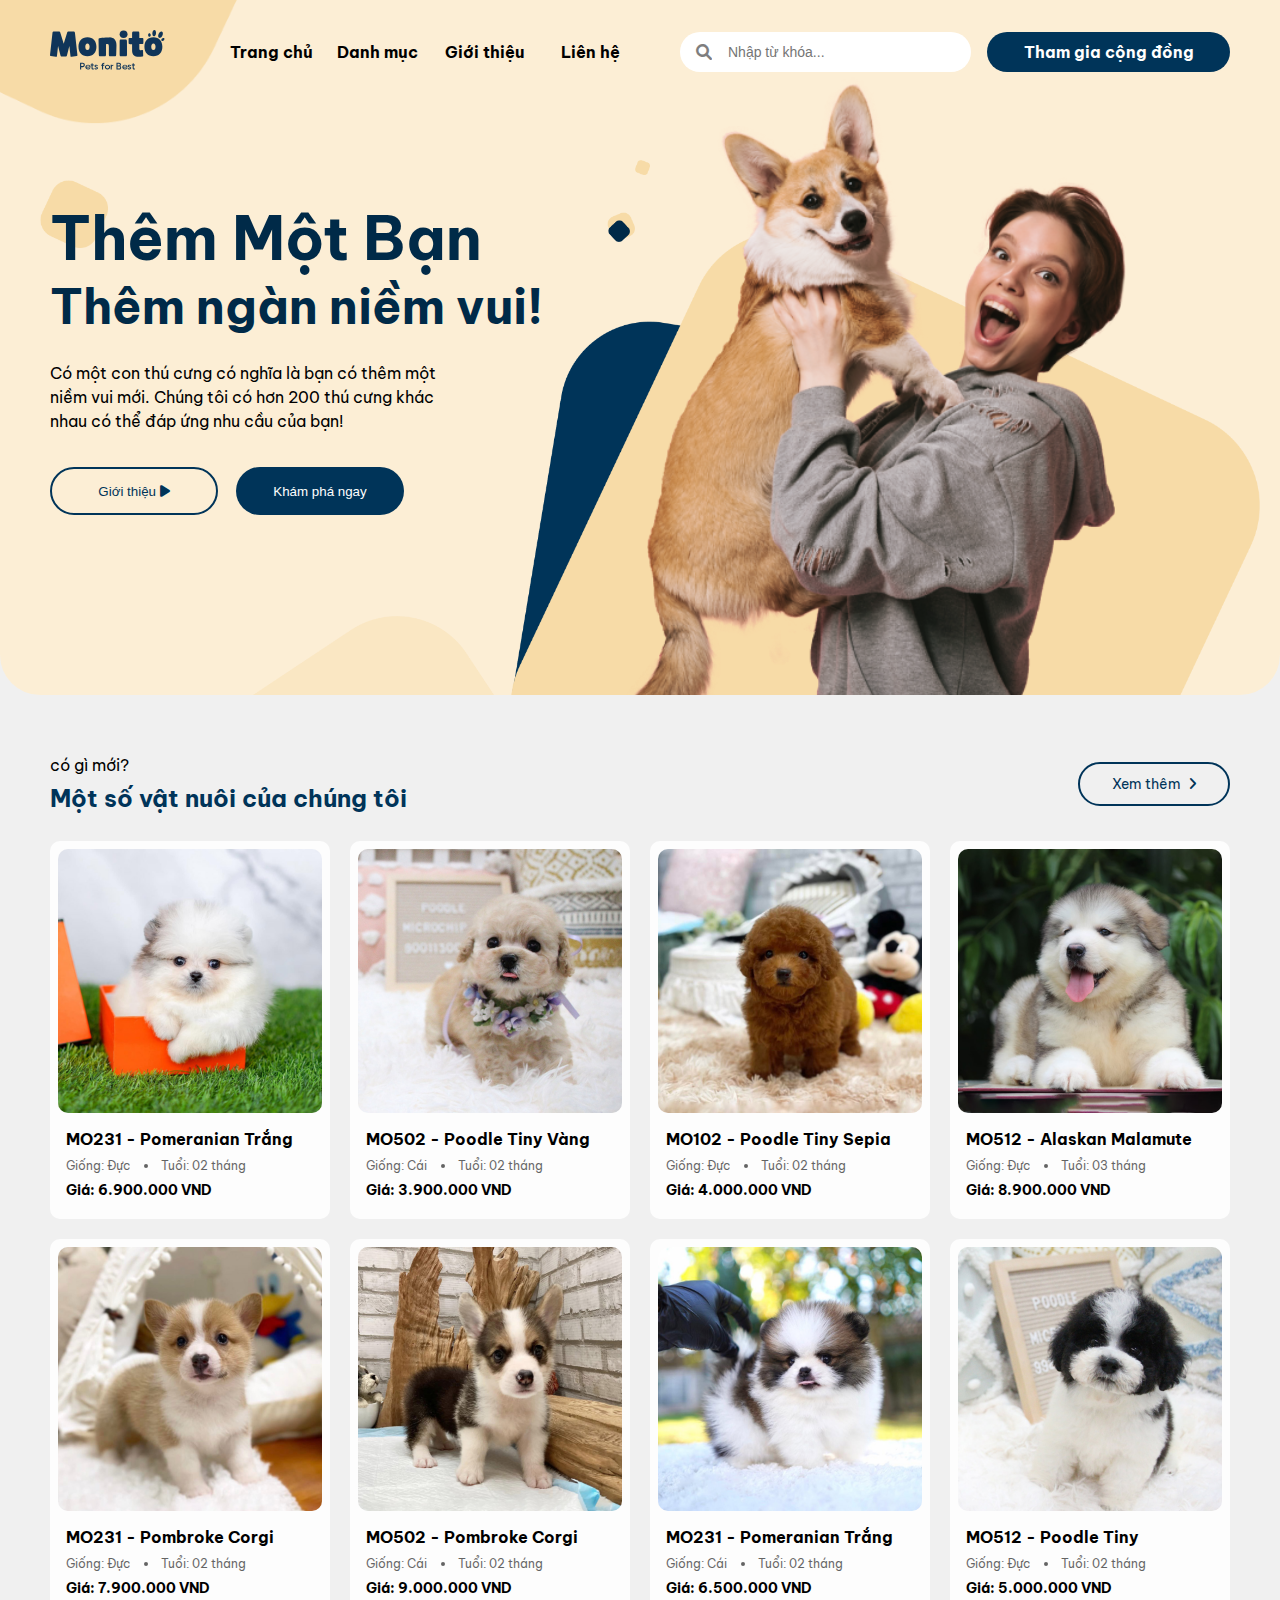
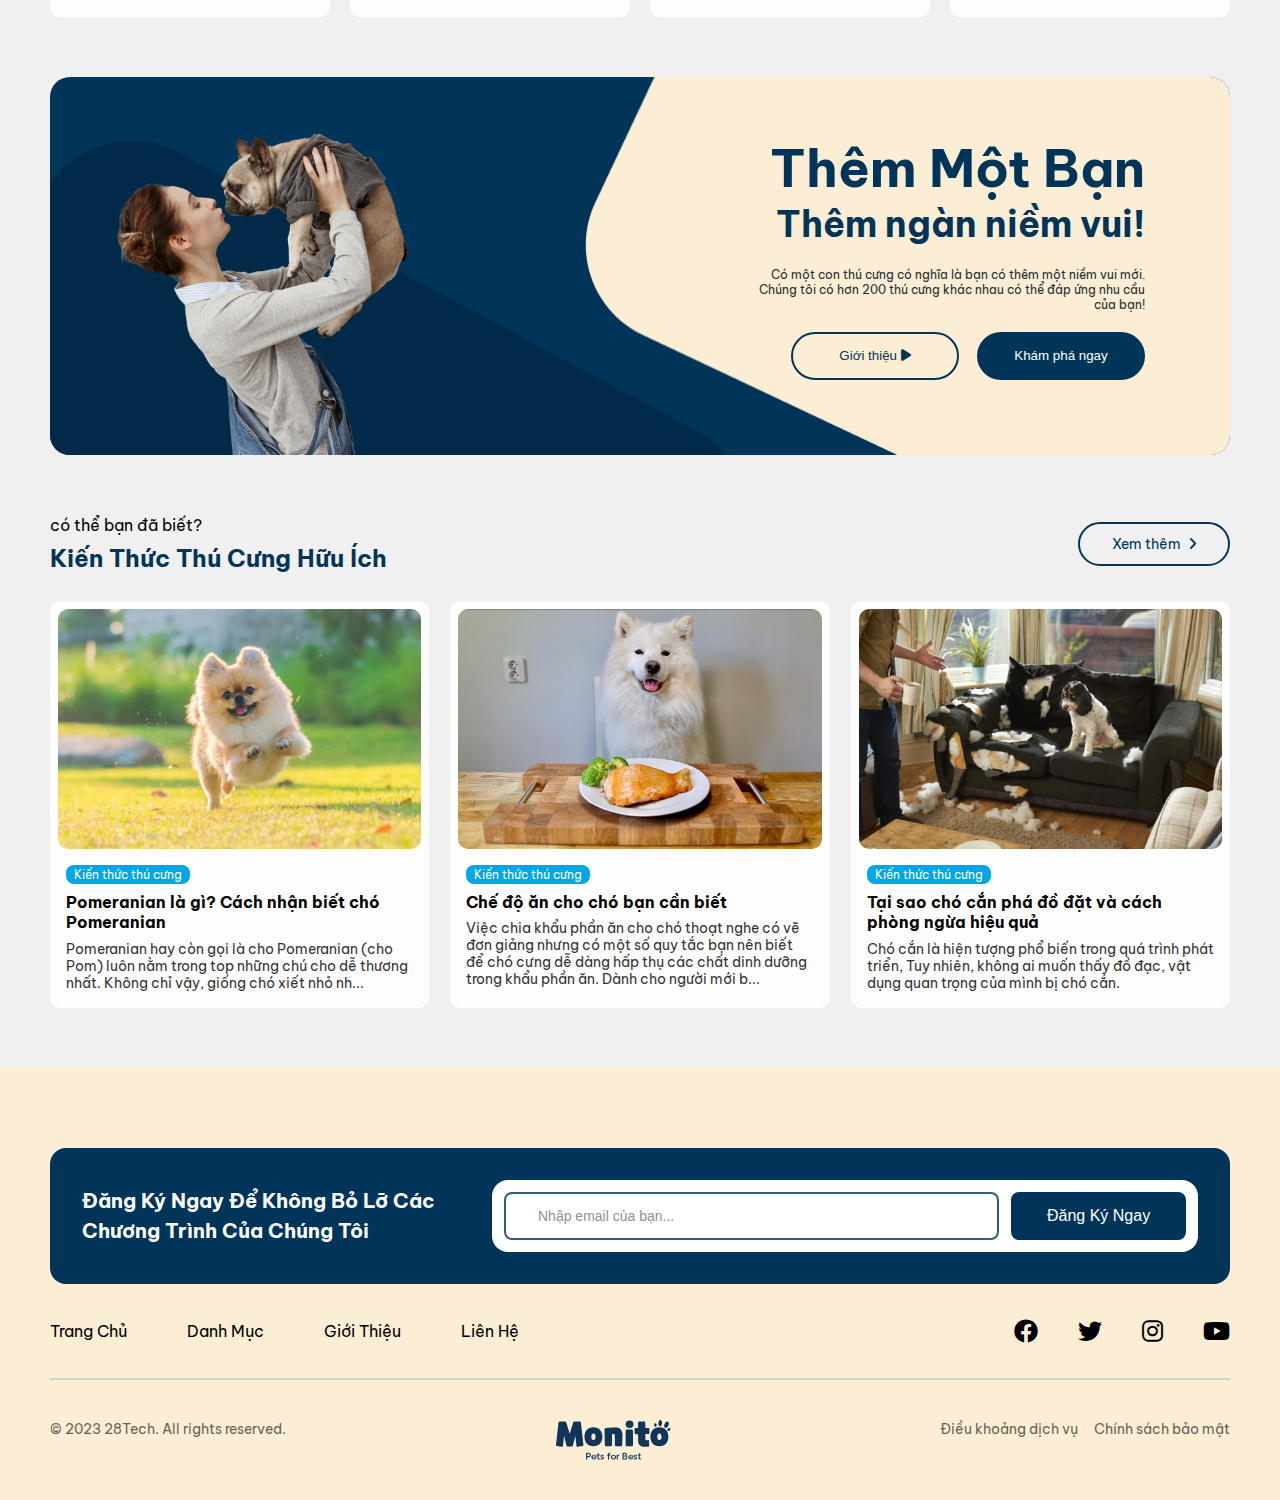
==== commit 48f2a8d7: "cap nhat" ====
--- a/index.html
+++ b/index.html
@@ -30,21 +30,25 @@
                             <div class="sub__menu-logo-i">
                                 <img class="sub__menu-logo-img" src="./assets/img/Frame.svg" alt="logo">
                             </div>
-                            <i class="fa-solid fa-magnifying-glass"></i>
+                            <i class="fa-solid fa-magnifying-glass js__search"></i>
                         </div>
                         <div class="sub__menu-list">
-                            <div class="sub__menu-home shared"><b>Trang chủ</b></div>
-                            <div class="sub__menu-category shared"><b>Danh mục</b></div>
-                            <div class="sub__menu-about shared"><b>Giới thiệu</b></div>
-                            <div class="sub__menu-contact shared"><b>Liên hệ</b></div>
-                        </div>
-                    </div>
-                    <div class="sub__search shared">
+                            <i class="fa-solid fa-xmark RegisterNow__icon"></i>
+                            <div class="menu__body">
+                                <div class="sub__menu-home shared"><b>Trang chủ</b></div>
+                                <div class="sub__menu-category shared"><b>Danh mục</b></div>
+                                <div class="sub__menu-about shared"><b>Giới thiệu</b></div>
+                                <div class="sub__menu-contact shared"><b>Liên hệ</b></div>
+                            </div>
+                        </div>
+                    </div>
+                    <div class="sub__search">
+                        <i class="fa-solid fa-xmark RegisterNow__icon"></i>
                         <div class="sub__search-input">
                             <i class="fa-solid fa-magnifying-glass sub__search-icon"></i>
                             <input class="sub__search-container" type="text" placeholder="Nhập từ khóa...">
                         </div>
-                        <div class="sub__search-link shared"><b>Tham gia cộng đồng</b></div>
+                        <div class="sub__search-link"><b>Tham gia cộng đồng</b></div>
                     </div>
                 </div>
                 <div class="header__content">
@@ -67,7 +71,7 @@
             <div class="container">
                 <div class="section1__content">
                     <div class="content__title">
-                        <div class="content__title">
+                        <div class="content__text">
                             <p class="content__text-node">có gì mới?</p>
                             <h1 class="content__text-heading">Một số vật nuôi của chúng tôi</h1>
                         </div>
@@ -76,7 +80,7 @@
                         </div>
                     </div>
                     <div class="content__body">
-                        <div class="body__items">
+                        <a class="body__items">
                             <div class="items__item">
                                 <img src="./assets/img/dog1.png" alt="anh 1" class="body_items-item-img">
                                 <div class="items__body">
@@ -88,8 +92,8 @@
                                     <h4 class="items__body-price">Giá: 6.900.000 VND</h4>
                                 </div>
                             </div>
-                        </div>
-                        <div class="body__items">
+                        </a>
+                        <a class="body__items">
                             <div class="items__item">
                                 <img src="./assets/img/dog2.png" alt="anh 2" class="body_items-item-img">
                                 <div class="items__body">
@@ -101,8 +105,8 @@
                                     <h4 class="items__body-price">Giá: 3.900.000 VND</h4>
                                 </div>
                             </div>
-                        </div>
-                        <div class="body__items">
+                        </a>
+                        <a class="body__items">
                             <div class="items__item">
                                 <img src="./assets/img/dog3.png" alt="anh 3" class="body_items-item-img">
                                 <div class="items__body">
@@ -114,8 +118,8 @@
                                     <h4 class="items__body-price">Giá: 4.000.000 VND</h4>
                                 </div>
                             </div>
-                        </div>
-                        <div class="body__items">
+                        </a>
+                        <a class="body__items">
                             <div class="items__item">
                                 <img src="./assets/img/dog4.png" alt="anh 4" class="body_items-item-img">
                                 <div class="items__body">
@@ -127,8 +131,8 @@
                                     <h4 class="items__body-price">Giá: 8.900.000 VND</h4>
                                 </div>
                             </div>
-                        </div>
-                        <div class="body__items">
+                        </a>
+                        <a class="body__items">
                             <div class="items__item">
                                 <img src="./assets/img/dog5.png" alt="anh 5" class="body_items-item-img">
                                 <div class="items__body">
@@ -140,8 +144,8 @@
                                     <h4 class="items__body-price">Giá: 7.900.000 VND</h4>
                                 </div>
                             </div>
-                        </div>
-                        <div class="body__items">
+                        </a>
+                        <a class="body__items">
                             <div class="items__item">
                                 <img src="./assets/img/dog6.png" alt="anh 6" class="body_items-item-img">
                                 <div class="items__body">
@@ -153,8 +157,8 @@
                                     <h4 class="items__body-price">Giá: 9.000.000 VND</h4>
                                 </div>
                             </div>
-                        </div>
-                        <div class="body__items">
+                        </a>
+                        <a class="body__items">
                             <div class="items__item">
                                 <img src="./assets/img/dog7.png" alt="anh 7" class="body_items-item-img">
                                 <div class="items__body">
@@ -166,8 +170,8 @@
                                     <h4 class="items__body-price">Giá: 6.500.000 VND</h4>
                                 </div>
                             </div>
-                        </div>
-                        <div class="body__items">
+                        </a>
+                        <a class="body__items">
                             <div class="items__item">
                                 <img src="./assets/img/dog8.png" alt="anh 1" class="body_items-item-img">
                                 <div class="items__body">
@@ -179,7 +183,10 @@
                                     <h4 class="items__body-price">Giá: 5.000.000 VND</h4>
                                 </div>
                             </div>
-                        </div>
+                        </a>
+                    </div>
+                    <div class="section1__button">
+                        <a href="./main.html" class="button1 section1__button-btn">Xem thêm <i class="fas fa-angle-right content__button1-icon"></i></a>
                     </div>
                 </div>
             </div>
@@ -218,43 +225,43 @@
                             <h1 class="content__text-heading">Kiến Thức Thú Cưng Hữu Ích</h1>
                         </div>
                         <div class="content__button">
-                            <button class="content__button1">Xem thêm <i class="fas fa-angle-right content__button1-icon"></i></button>
+                            <a class="content__button1">Xem thêm <i class="fas fa-angle-right content__button1-icon"></i></a>
                         </div>
                     </div>
                     <div class="content__notification-body">
-                        <div class="notification__items">
+                        <a class="notification__items">
                             <div class="notification__item">
-                                <img src="./assets/img/dog9.png" alt="anh 9" class="body_items-item-img">
+                                <img src="./assets/img/dog9.png" alt="anh 9" class="notification__item-img">
                                 <div class="items__body">
                                     <div class="items__body-title">Kiến thức thú cưng</div>
                                     <h4 class="items__body-heading">Pomeranian là gì? Cách nhận biết chó Pomeranian</h4>
                                     <p class="items__body-node">Pomeranian hay còn gọi là cho Pomeranian (cho Pom) luôn nằm trong top những chú cho dễ thương nhất. Không chỉ vậy, giống chó xiết nhỏ nh...</p>
                                 </div>
                             </div>
-                        </div>
-                        <div class="notification__items">
+                        </a>
+                        <a class="notification__items">
                             <div class="notification__item">
-                                <img src="./assets/img/dog10.png" alt="anh 10" class="body_items-item-img">
+                                <img src="./assets/img/dog10.png" alt="anh 10" class="notification__item-img">
                                 <div class="items__body">
                                     <div class="items__body-title">Kiến thức thú cưng</div>
                                     <h4 class="items__body-heading">Chế độ ăn cho chó bạn cần biết</h4>
                                     <p class="items__body-node">Việc chia khẩu phần ăn cho chó thoạt nghe có vẽ đơn giảng nhưng có một số quy tắc bạn nên biết để chó cưng dễ dàng hấp thụ các chất dinh dưỡng trong khẩu phần ăn. Dành cho người mới b...</p>
                                 </div>
                             </div>
-                        </div>
-                        <div class="notification__items">
+                        </a>
+                        <a class="notification__items">
                             <div class="notification__item">
-                                <img src="./assets/img/dog11.png" alt="anh 9" class="body_items-item-img">
+                                <img src="./assets/img/dog11.png" alt="anh 9" class="notification__item-img">
                                 <div class="items__body">
                                     <div class="items__body-title">Kiến thức thú cưng</div>
                                     <h4 class="items__body-heading">Tại sao chó cắn phá đồ đặt và cách phòng ngừa hiệu quả</h4>
                                     <p class="items__body-node">Chó cắn là hiện tượng phổ biến trong quá trình phát triển, Tuy nhiên, không ai muốn thấy đồ đạc, vật dụng quan trọng của mình bị chó cắn.</p>
                                 </div>
                             </div>
-                        </div>
+                        </a>
                     </div>
                     <div class="section3__button">
-                        <button class="button1 section3__button-btn">Xem thêm <i class="fas fa-angle-right content__button1-icon"></i></button>
+                        <a class="button1 section3__button-btn">Xem thêm <i class="fas fa-angle-right content__button1-icon"></i></a>
                     </div>
                 </div>
             </div>
@@ -280,10 +287,10 @@
                             <div class="section4__contact-contact">Liên Hệ</div>
                         </div>
                         <div class="section4__contact-info">
-                            <i class="fa-brands fa-facebook"></i>
-                            <i class="fa-brands fa-twitter"></i>
-                            <i class="fa-brands fa-instagram"></i>
-                            <i class="fa-brands fa-youtube"></i>
+                            <a href="https://www.facebook.com/"><i class="fa-brands fa-facebook"></i></a>
+                            <a href="https://x.com/login?"><i class="fa-brands fa-twitter"></i></a>
+                            <a href="https://www.instagram.com/"><i class="fa-brands fa-instagram"></i></a>
+                            <a href="https://www.youtube.com/"><i class="fa-brands fa-youtube"></i></a>
                         </div>
                     </div>
                 </div>
@@ -299,5 +306,8 @@
          </section>
             <!-- Kết thúc section4 -->
     </div>
+
+    <!-- Phần js -->
+    <script src="./main.js"></script>
 </body>
 </html>--- a/assets/css/style.css
+++ b/assets/css/style.css
@@ -115,11 +115,41 @@
 }
 .shared{
     flex: 1;
+    width: 100%;
+    height: 100%;
+}
+
+.shared b{
+    text-align: center;
+    display: block;
+    line-height: 44px;
+    width: 100%;
+    height: 44px;
+}
+.menu__body{
+    display: flex;
+    flex: 1;
+}
+.shared b:hover{
+    background-color: rgba(0, 0, 0, 0.3);
+    color: white;
+}
+.fa-solid.fa-xmark.RegisterNow__icon{
+    display: none;
+    font-size: 16px;
+    width: 20px;
+    height: 20px;
+    padding: 2px 4px 4px;
+}
+.RegisterNow__icon:hover{
+    background-color: red;
+    color: white;
 }
 .sub__search{
     display: flex;
     align-items: center;
     gap: 16px;
+    flex: 1;
 }
 .sub__search-container{
     width: 100%;
@@ -156,6 +186,7 @@
     border-radius: 20px;
     color: white;
     cursor: pointer;
+    flex: 1;
 }
 .header__content{
     position: absolute;
@@ -305,6 +336,12 @@
     z-index: 0;
     
 }
+.items__body-color{
+    display: none;
+}
+.items__body-size{
+    display: none;
+}
 .content__about-img{
     position: absolute;
     height: 100%;
@@ -319,6 +356,14 @@
     align-items: flex-end;
     padding: 64px;
     width: 500px;
+}
+.section1__button-btn{
+    display: none;
+    width: 100%;
+    height: 48px;
+    text-align: center;
+    line-height: 44px;
+    text-decoration: none;
 }
 /* Phần section2 và section5 */
 .section5__body,
@@ -383,10 +428,13 @@
     justify-content: space-between;
 }
 .notification__items{
+    display: block;
     width: calc(33.3333% - 14px);
     padding: 8px;
     background-color: #fdfdfd;
     border-radius: 10px;
+    text-decoration: none;
+    color: #000;
 }
 .items__body-title{
     display: inline-block;
@@ -397,6 +445,10 @@
     border-radius: 8px;
     color: white;
 }
+.notification__item-img{
+    width: 100%;
+    border-radius: 10px;
+}
 .items__body-node{
     font-size: 14px;
     margin-top: 4px;
@@ -407,6 +459,9 @@
     display: none;
     width: 100%;
     height: 48px;
+    text-align: center;
+    line-height: 44px;
+    text-decoration: none;
 }
 /* Phần section4 */
 .section4{
@@ -482,6 +537,7 @@
 }
 .section4__contact-info i{
     cursor: pointer;
+    color: #000;
 }
 .section4__box{
     border-bottom: 2px solid #CCD1D2;
@@ -540,6 +596,7 @@
     height: 36px;
     align-items: center;
     width: 280px;
+    cursor: pointer;
 }
 .section6__filter-header i{
     color: var(--primary-color);
--- a/assets/css/reponsive.css
+++ b/assets/css/reponsive.css
@@ -53,7 +53,56 @@
     .sub__menu-list{
         display: none;
     }
+    .sub__menu-list.open{
+        display: block;
+        position: fixed;
+        background-color: rgba(0, 0, 0, 0.5);
+        top: 0;
+        left: 0;
+        right: 0;
+        bottom: 0;
+    }
+    .menu__body{
+        flex-direction: column;
+        position: absolute;
+        background-color: #FCEED5;
+        width: 200px;
+        height: 100%;
+        animation: identifier ease 0.5s;
+    }
+    .sub__menu-list .shared{
+        flex: 0;
+        border-bottom: 1px solid rgba(0, 0, 0, 0.2);
+    }
     .sub__search{
+        display: none;
+        position: fixed;
+        background-color: rgba(0, 0, 0, 0.5);
+        top: 0;
+        left: 0;
+        right: 0;
+        bottom: 0;
+        z-index: 2;
+    }
+    .fa-solid.fa-xmark.RegisterNow__icon{
+        display: block;
+        position: absolute;
+        right: 12px;
+        top: 12px;
+        cursor: pointer;
+    }
+    .sub__search-input{
+        position: absolute;
+        left: 24px;
+        right: 24px;
+        top: 40px;
+        z-index: 3;
+        animation: animation ease 0.5s; 
+    }
+    .sub__search.open{
+        display: block;
+    }
+    .sub__search-link{
         display: none;
     }
     .header .sub{
@@ -127,6 +176,10 @@
     }
     .items__body-heading{
         font-size: 14px;
+    }
+    .section1__button-btn{
+        display: block;
+        margin-top: 16px;
     }
     /* Phần section2 và section5*/
     .section5__body,
@@ -234,6 +287,7 @@
     }
     .section6__filter-body{
         display: none;
+        order: 3;
     }
     .section6__content-heading{
         width: unset;
@@ -244,7 +298,7 @@
         order: 2;
     }
     .section6__content{
-        order: 3;
+        order: 4;
     }
     .section6__filter-header{
         font-size: 16px;
@@ -255,6 +309,9 @@
     }
     .section6__content-body .body__items{
         width: calc(50% - 6px);
+    }
+    .section6__filter-body.open{
+        display: block;
     }
 
 
@@ -313,4 +370,23 @@
         width: 414px;
         padding: 24px 0 24px 17px;
     }
+
+    @keyframes identifier {
+        from{
+            transform: translateX(-100px); ;
+        }
+        to{
+            transform: translateX(0);
+        }
+    }
+    @keyframes animation {
+        from {
+            opacity: 0;
+            transform: translateY(-100px);
+        }
+        to {
+            opacity: 1;
+            transform: translateY(0);
+        }
+    }
 }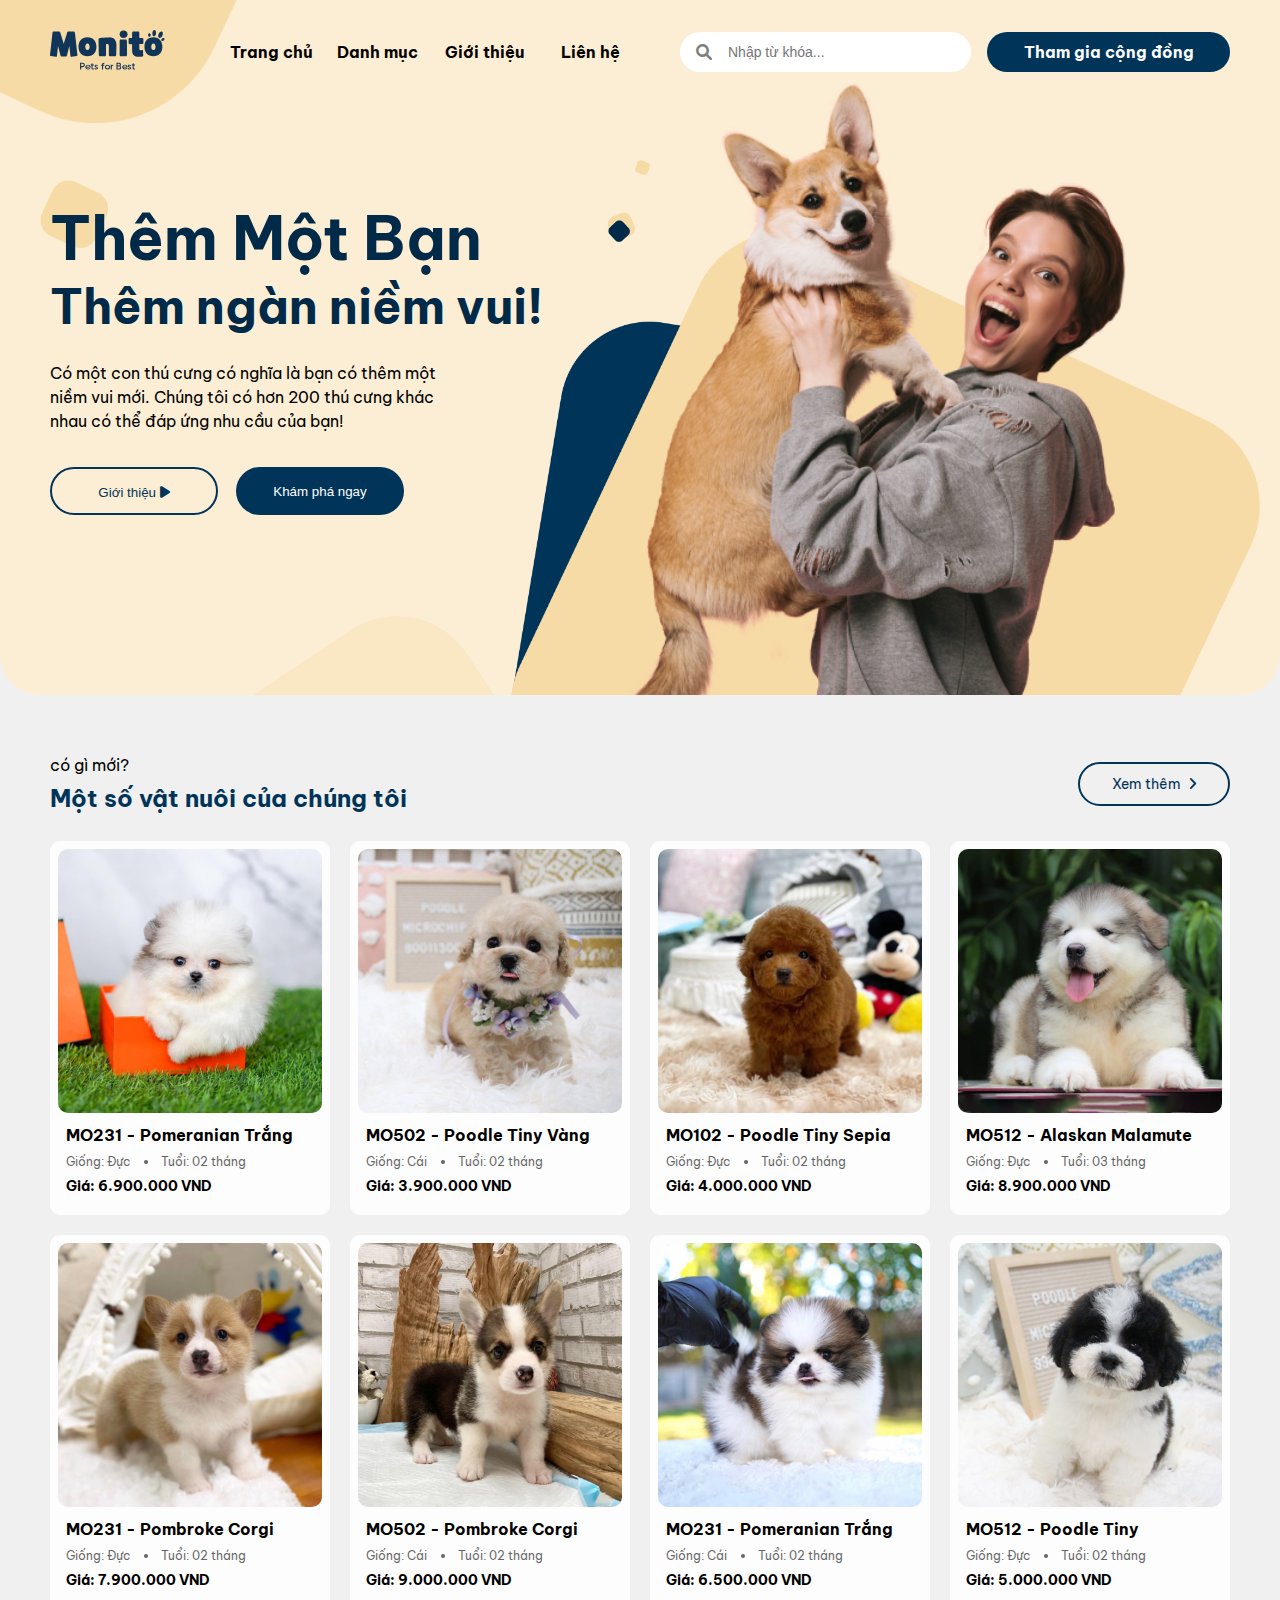
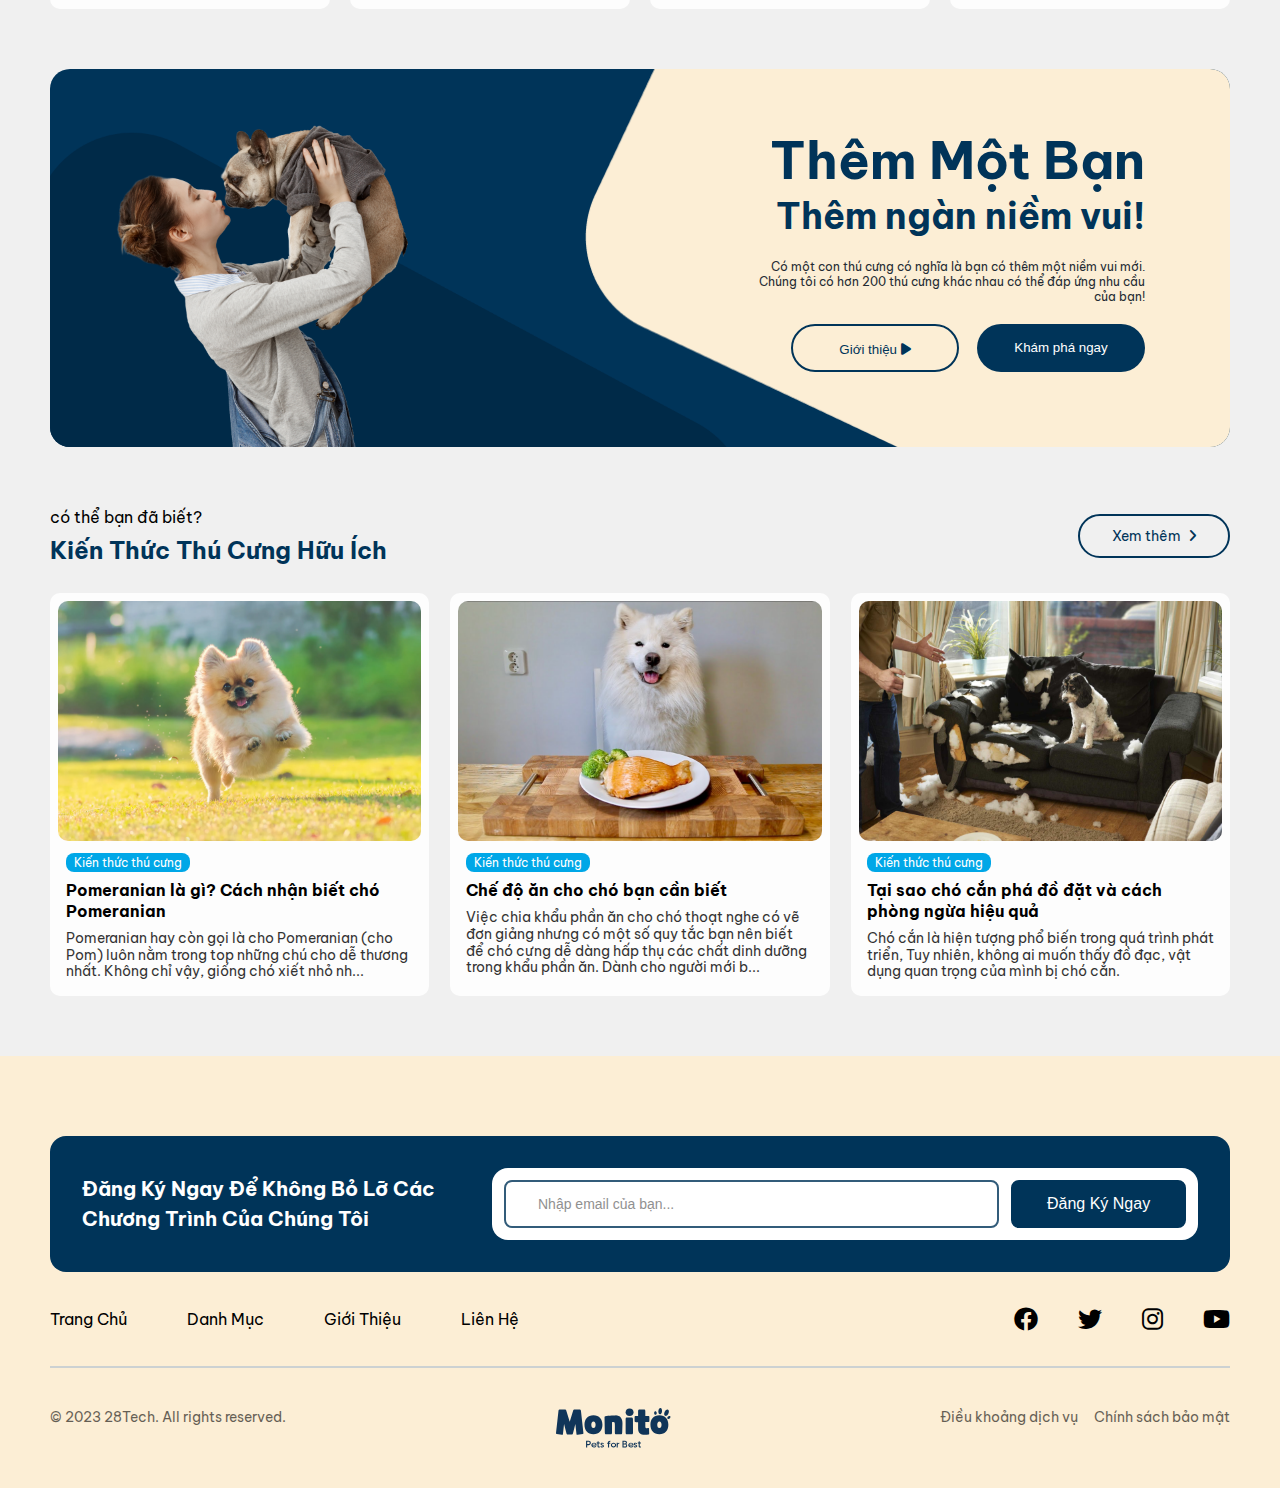
==== commit 92abc7d2: "Thêm chức năng X, sửa lỗi Y" ====
--- a/index.html
+++ b/index.html
@@ -58,7 +58,7 @@
                     </div>
                     <p class="content-node">Có một con thú cưng có nghĩa là bạn có thêm một niềm vui mới. Chúng tôi có hơn 200 thú cưng khác nhau có thể đáp ứng nhu cầu của bạn!</p>
                     <div class="header__content-button">
-                        <button class="button1">Giới thiệu  <i class="fa-solid fa-play"></i></button>
+                        <button class="button1"><a href="https://www.youtube.com/watch?v=cvWM3_1_ljg">Giới thiệu  <i class="fa-solid fa-play"></i></a></button>
                         <button class="button2">Khám phá ngay</button>
                     </div>
                 </div>
@@ -82,7 +82,9 @@
                     <div class="content__body">
                         <a class="body__items">
                             <div class="items__item">
-                                <img src="./assets/img/dog1.png" alt="anh 1" class="body_items-item-img">
+                                <div class="body_items-item-img">
+                                    <img src="./assets/img/dog1.png" alt="anh 1" class="body_items-item-img">
+                                </div>
                                 <div class="items__body">
                                     <h4 class="items__body-heading">MO231 - Pomeranian Trắng</h4>
                                     <ul class="items__body-lists">
@@ -95,7 +97,9 @@
                         </a>
                         <a class="body__items">
                             <div class="items__item">
-                                <img src="./assets/img/dog2.png" alt="anh 2" class="body_items-item-img">
+                                <div class="body_items-item-img">
+                                    <img src="./assets/img/dog2.png" alt="anh 2" class="body_items-item-img">
+                                </div>
                                 <div class="items__body">
                                     <h4 class="items__body-heading">MO502 - Poodle Tiny Vàng</h4>
                                     <ul class="items__body-lists">
@@ -108,7 +112,9 @@
                         </a>
                         <a class="body__items">
                             <div class="items__item">
-                                <img src="./assets/img/dog3.png" alt="anh 3" class="body_items-item-img">
+                                <div class="body_items-item-img">
+                                    <img src="./assets/img/dog3.png" alt="anh 3" class="body_items-item-img">
+                                </div>
                                 <div class="items__body">
                                     <h4 class="items__body-heading">MO102 - Poodle Tiny Sepia</h4>
                                     <ul class="items__body-lists">
@@ -121,7 +127,9 @@
                         </a>
                         <a class="body__items">
                             <div class="items__item">
-                                <img src="./assets/img/dog4.png" alt="anh 4" class="body_items-item-img">
+                                <div class="body_items-item-img">
+                                    <img src="./assets/img/dog4.png" alt="anh 4" class="body_items-item-img">
+                                </div>
                                 <div class="items__body">
                                     <h4 class="items__body-heading">MO512 - Alaskan Malamute</h4>
                                     <ul class="items__body-lists">
@@ -134,7 +142,9 @@
                         </a>
                         <a class="body__items">
                             <div class="items__item">
-                                <img src="./assets/img/dog5.png" alt="anh 5" class="body_items-item-img">
+                                <div class="body_items-item-img">
+                                    <img src="./assets/img/dog5.png" alt="anh 5" class="body_items-item-img">
+                                </div>
                                 <div class="items__body">
                                     <h4 class="items__body-heading">MO231 - Pombroke Corgi</h4>
                                     <ul class="items__body-lists">
@@ -147,7 +157,9 @@
                         </a>
                         <a class="body__items">
                             <div class="items__item">
-                                <img src="./assets/img/dog6.png" alt="anh 6" class="body_items-item-img">
+                                <div class="body_items-item-img">
+                                    <img src="./assets/img/dog6.png" alt="anh 6" class="body_items-item-img">
+                                </div>
                                 <div class="items__body">
                                     <h4 class="items__body-heading">MO502 - Pombroke Corgi</h4>
                                     <ul class="items__body-lists">
@@ -160,7 +172,9 @@
                         </a>
                         <a class="body__items">
                             <div class="items__item">
-                                <img src="./assets/img/dog7.png" alt="anh 7" class="body_items-item-img">
+                                <div class="body_items-item-img">
+                                    <img src="./assets/img/dog7.png" alt="anh 7" class="body_items-item-img">
+                                </div>
                                 <div class="items__body">
                                     <h4 class="items__body-heading">MO231 - Pomeranian Trắng</h4>
                                     <ul class="items__body-lists">
@@ -173,7 +187,9 @@
                         </a>
                         <a class="body__items">
                             <div class="items__item">
-                                <img src="./assets/img/dog8.png" alt="anh 1" class="body_items-item-img">
+                                <div class="body_items-item-img">
+                                    <img src="./assets/img/dog8.png" alt="anh 8" class="body_items-item-img">
+                                </div>
                                 <div class="items__body">
                                     <h4 class="items__body-heading">MO512 - Poodle Tiny</h4>
                                     <ul class="items__body-lists">
@@ -207,7 +223,7 @@
                     </div>
                     <p class="section2__node">Có một con thú cưng có nghĩa là bạn có thêm một niềm vui mới. Chúng tôi có hơn 200 thú cưng khác nhau có thể đáp ứng nhu cầu của bạn!</p>
                     <div class="content__about-button section2__button">
-                        <button class="button1">Giới thiệu  <i class="fa-solid fa-play"></i></button>
+                        <button class="button1"><a href="https://www.youtube.com/watch?v=cvWM3_1_ljg">Giới thiệu  <i class="fa-solid fa-play"></i></a></button>
                         <button class="button2">Khám phá ngay</button>
                     </div>
                 </div>
@@ -231,7 +247,9 @@
                     <div class="content__notification-body">
                         <a class="notification__items">
                             <div class="notification__item">
-                                <img src="./assets/img/dog9.png" alt="anh 9" class="notification__item-img">
+                                <div class="notification__item-img">
+                                    <img src="./assets/img/dog9.png" alt="anh 9">
+                                </div>
                                 <div class="items__body">
                                     <div class="items__body-title">Kiến thức thú cưng</div>
                                     <h4 class="items__body-heading">Pomeranian là gì? Cách nhận biết chó Pomeranian</h4>
@@ -241,7 +259,9 @@
                         </a>
                         <a class="notification__items">
                             <div class="notification__item">
-                                <img src="./assets/img/dog10.png" alt="anh 10" class="notification__item-img">
+                                <div class="notification__item-img">
+                                    <img src="./assets/img/dog10.png" alt="anh 10">
+                                </div>
                                 <div class="items__body">
                                     <div class="items__body-title">Kiến thức thú cưng</div>
                                     <h4 class="items__body-heading">Chế độ ăn cho chó bạn cần biết</h4>
@@ -251,7 +271,9 @@
                         </a>
                         <a class="notification__items">
                             <div class="notification__item">
-                                <img src="./assets/img/dog11.png" alt="anh 9" class="notification__item-img">
+                                <div class="notification__item-img">
+                                    <img src="./assets/img/dog11.png" alt="anh 11">
+                                </div>
                                 <div class="items__body">
                                     <div class="items__body-title">Kiến thức thú cưng</div>
                                     <h4 class="items__body-heading">Tại sao chó cắn phá đồ đặt và cách phòng ngừa hiệu quả</h4>
@@ -309,5 +331,7 @@
 
     <!-- Phần js -->
     <script src="./main.js"></script>
+    <script src="./main1.js"></script>
+    <!-- Kết thúc js -->
 </body>
 </html>--- a/assets/css/style.css
+++ b/assets/css/style.css
@@ -136,10 +136,10 @@
 }
 .fa-solid.fa-xmark.RegisterNow__icon{
     display: none;
-    font-size: 16px;
-    width: 20px;
-    height: 20px;
-    padding: 2px 4px 4px;
+    font-size: 20px;
+    width: 25px;
+    height: 25px;
+    padding: 2px 2px 4px 6px;
 }
 .RegisterNow__icon:hover{
     background-color: red;
@@ -222,8 +222,15 @@
     border-radius: 24px;
     background-color: transparent;
     border: 2px solid var(--primary-color);
+    cursor: pointer;
+}
+.button1 a{
+    display: block;
+    line-height: 48px;
+    width: 100%;
+    height: 100%;
+    text-decoration: none;
     color: var(--primary-color);
-    cursor: pointer;
 }
 .button2{
     width: 168px;
@@ -281,6 +288,12 @@
     width: calc(25% - 15px);
     border-radius: 10px;
     text-decoration: none;
+    cursor: pointer;
+}
+.body__items:hover .body_items-item-img img{
+    width: 80%;
+    height: 80%;
+    transition: 0.3s ease-in-out;
 }
 .items__item{
     padding: 8px;
@@ -290,6 +303,14 @@
     width: 100%;
     aspect-ratio: 1;
     border-radius: 10px;
+    display: flex;
+    justify-content: center;
+    align-items: center;
+}
+.body_items-item-img img{
+    width: 100%;
+    height: 100%;
+    object-fit: cover;
 }
 .items__body{
     padding: 8px 8px;
@@ -435,6 +456,7 @@
     border-radius: 10px;
     text-decoration: none;
     color: #000;
+    cursor: pointer;
 }
 .items__body-title{
     display: inline-block;
@@ -447,7 +469,20 @@
 }
 .notification__item-img{
     width: 100%;
+    aspect-ratio: 363 / 240;
+    display: flex;
+    justify-content: center;
+    align-items: center;
+}
+.notification__item-img img{
+    width: 100%;
+    object-fit: cover;
     border-radius: 10px;
+}
+.notification__items:hover img{
+    width: 80%;
+    height: 80%;
+    transition: 0.3s ease-in-out;
 }
 .items__body-node{
     font-size: 14px;
@@ -701,15 +736,20 @@
     gap: 18px;
 }
 .section8__img-heading{
-    border-radius: 8px;
+    border-radius: 16px;
+    overflow: hidden;
 }
 .section8__img-heading img{
     width: 100%;
+    object-fit: cover;
+    image-rendering: pixelated;
+
 }
 .section8__img-button{
     position: absolute;
     width: 42px;
     height: 42px;
+    line-height: 42px;
     background-color: rgba(255, 255, 255, 0.3);
     color: white;
     border: none;
@@ -722,6 +762,10 @@
 .section8__img-button2{
     right: 16px;
     top: 226px;
+}
+.section8__img-button:hover{
+    color: #000;
+    background-color: white;
 }
 .section8__img-list {
     display: flex;
@@ -740,6 +784,7 @@
     align-items: center;
     justify-content: center;
 }
+
 
 .section8__list-image img {
     width: 100%;
@@ -831,6 +876,7 @@
     display: flex;
     gap: 12px;
     flex-direction: column;
+    overflow: hidden;
 }
 .section9__customer-heading{
     font-size: 20px;
@@ -841,8 +887,8 @@
 .section9__customer-img {
     display: flex;
     gap: 12px;
-    overflow: hidden; 
     width: 100%; 
+    transition: 0.5s ease-in-out;
 }
 
 .section9__list-img {
@@ -855,6 +901,23 @@
     align-items: center;
     justify-content: center;
 }
+.section9__list-icon{
+    height: 25px;
+    width: 25px;
+    border: #000 2px solid;
+    border-radius: 50%;
+    display: flex;
+    justify-content: center;
+    align-items: center;
+}
+.section9__list-img:last-child{
+    background-color: #ccc;
+    flex-direction: column;
+    gap: 10px;
+}
+.section9__list-img-active{
+    border: 4px solid var(--tertiary-color);
+}
 
 .section9__list-img img {
     width: 100%;
@@ -877,6 +940,9 @@
     border-radius: 50%;
     background-color: var(--senary-color);
 }
-.index__list-box:first-child{
+.index__list-active{
     background-color: var(--primary-color);
-}+}
+.section9__customer-img:focus {
+    outline: none;
+}
--- a/assets/css/reponsive.css
+++ b/assets/css/reponsive.css
@@ -312,6 +312,8 @@
     }
     .section6__filter-body.open{
         display: block;
+        display: flex;
+        gap : 12px;
     }
 
 
